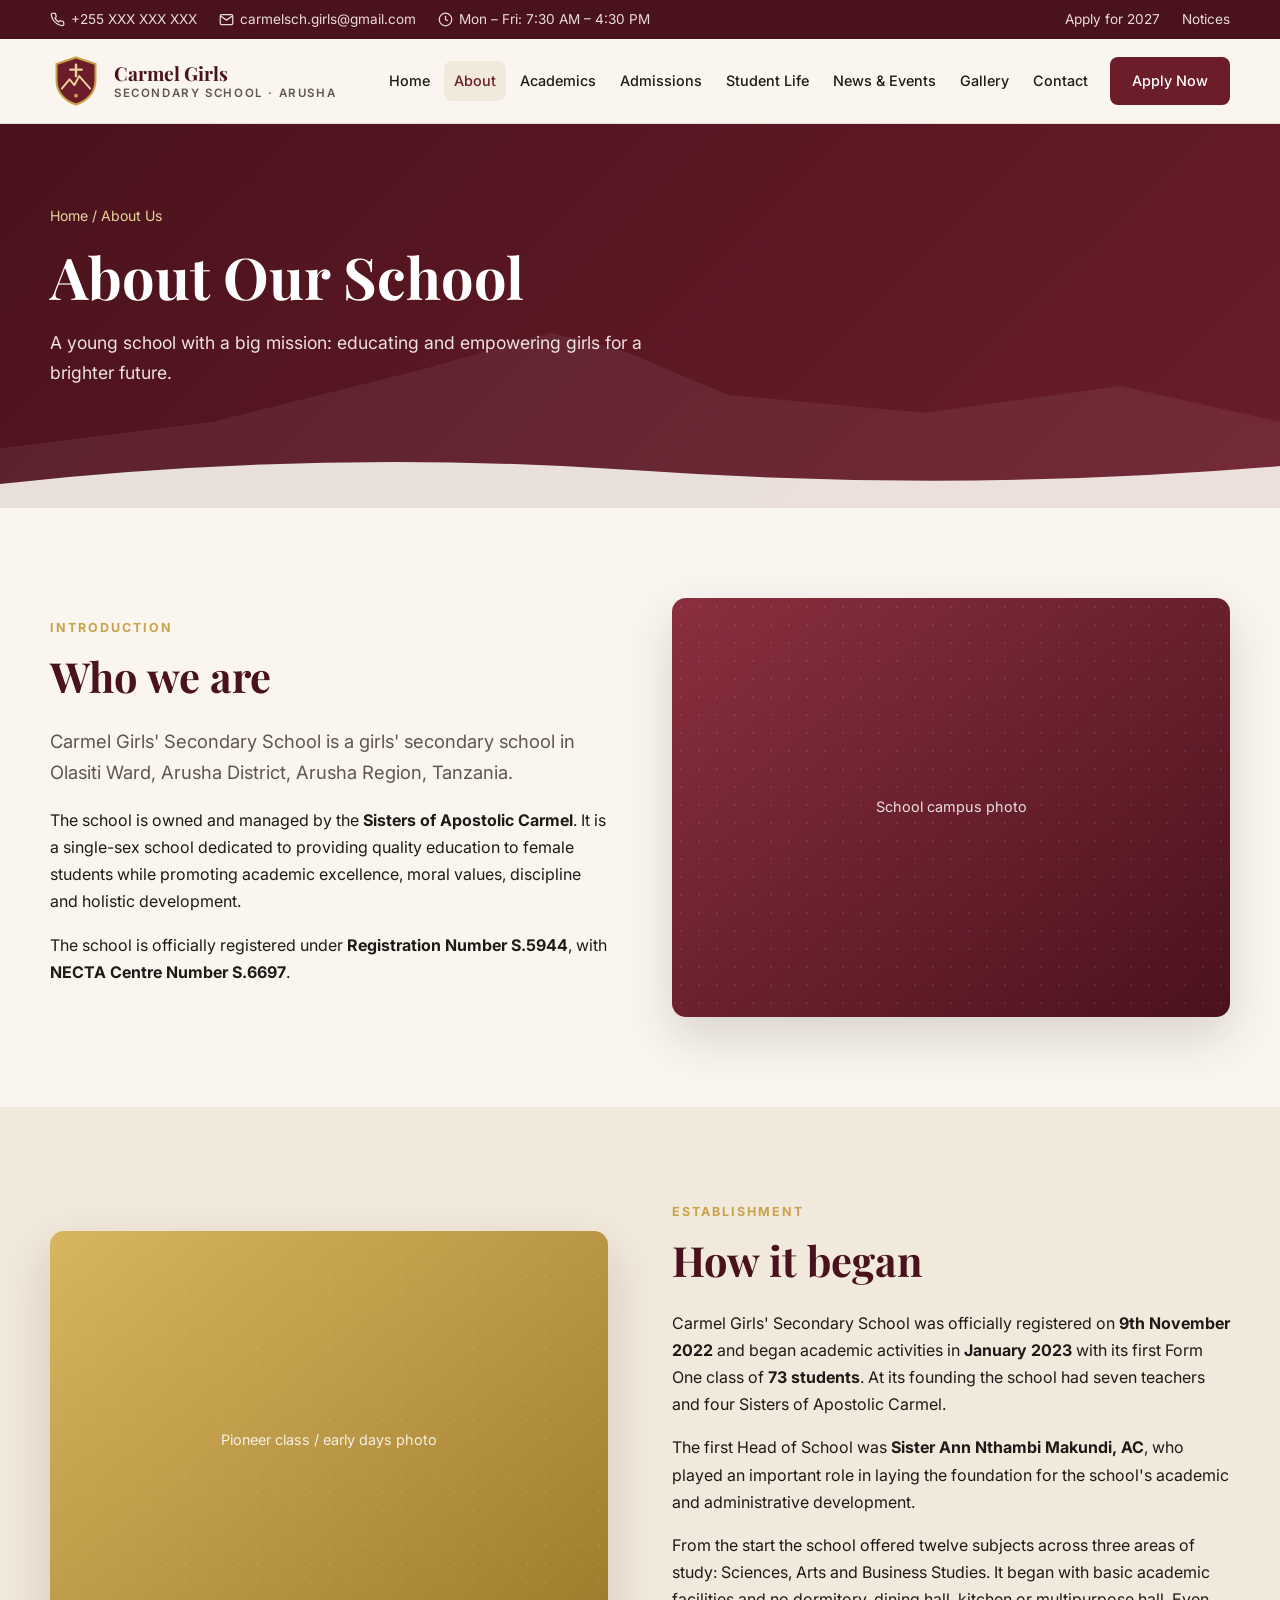
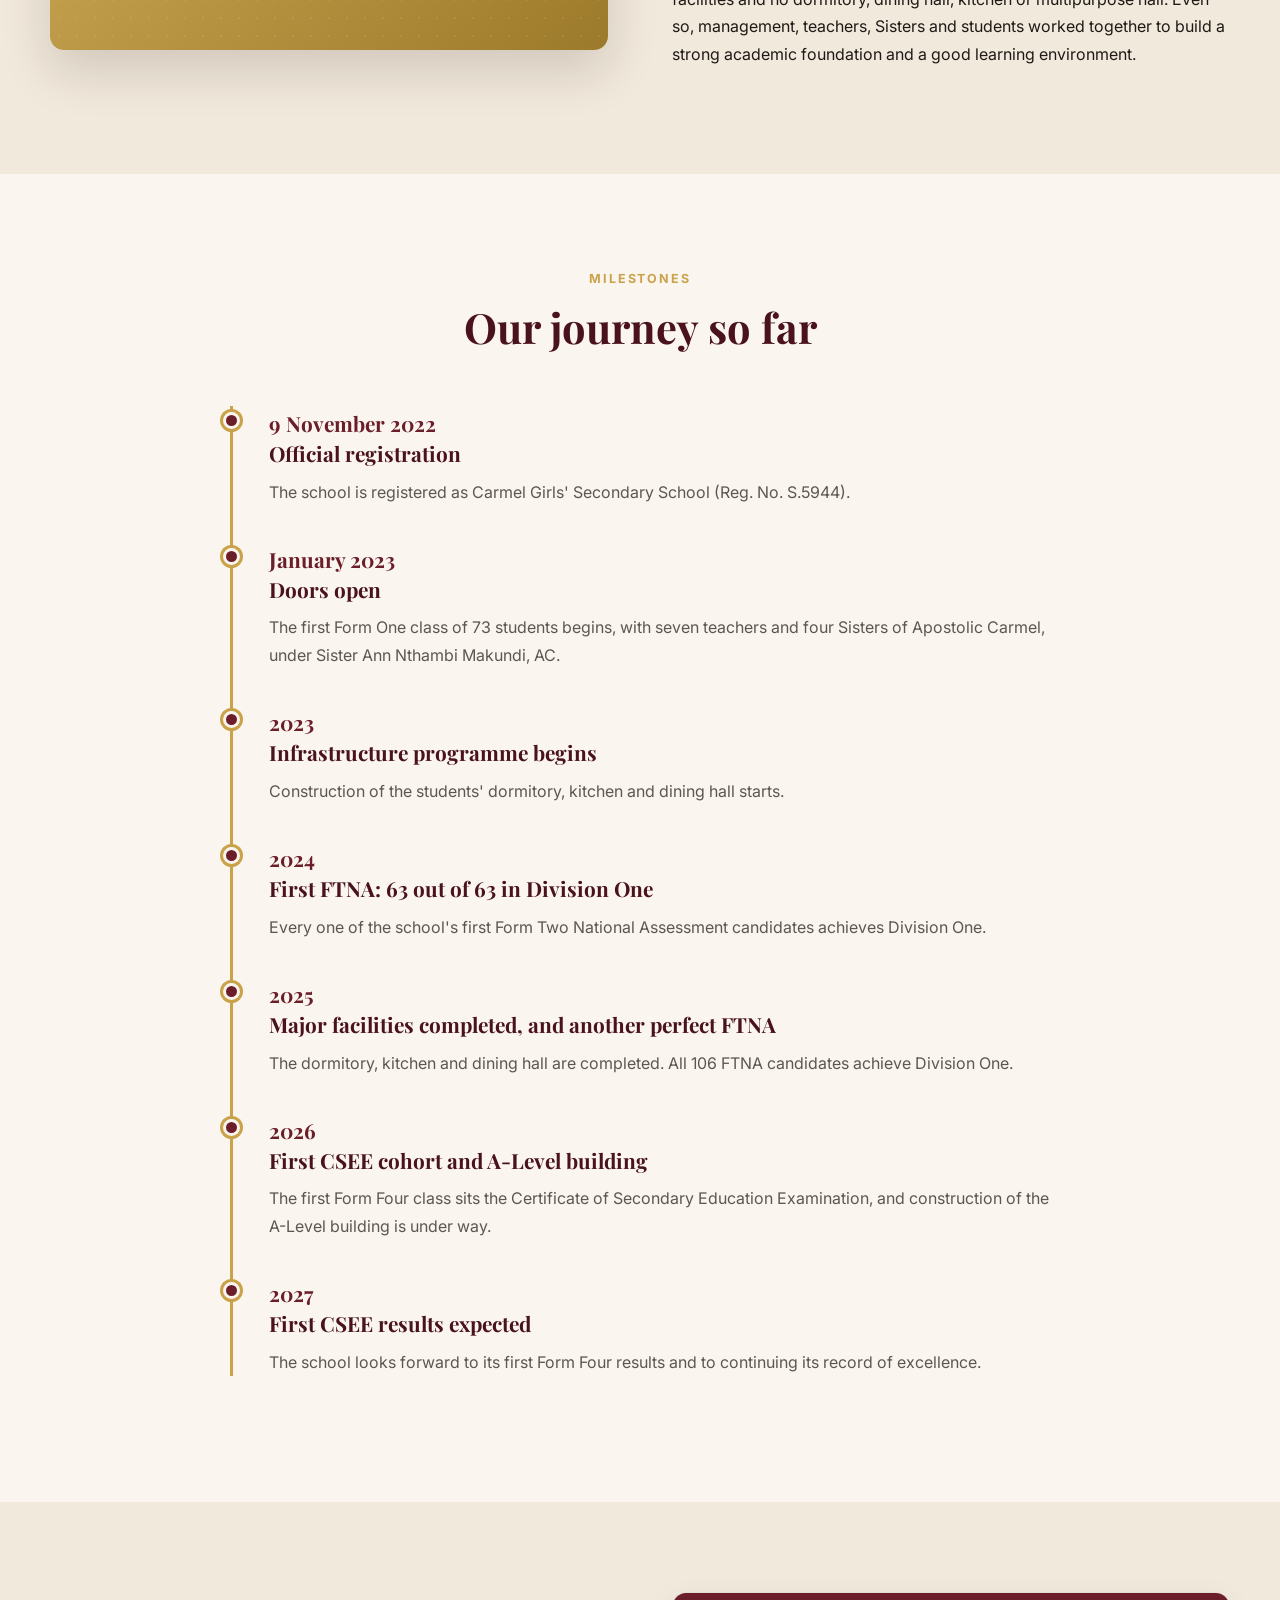
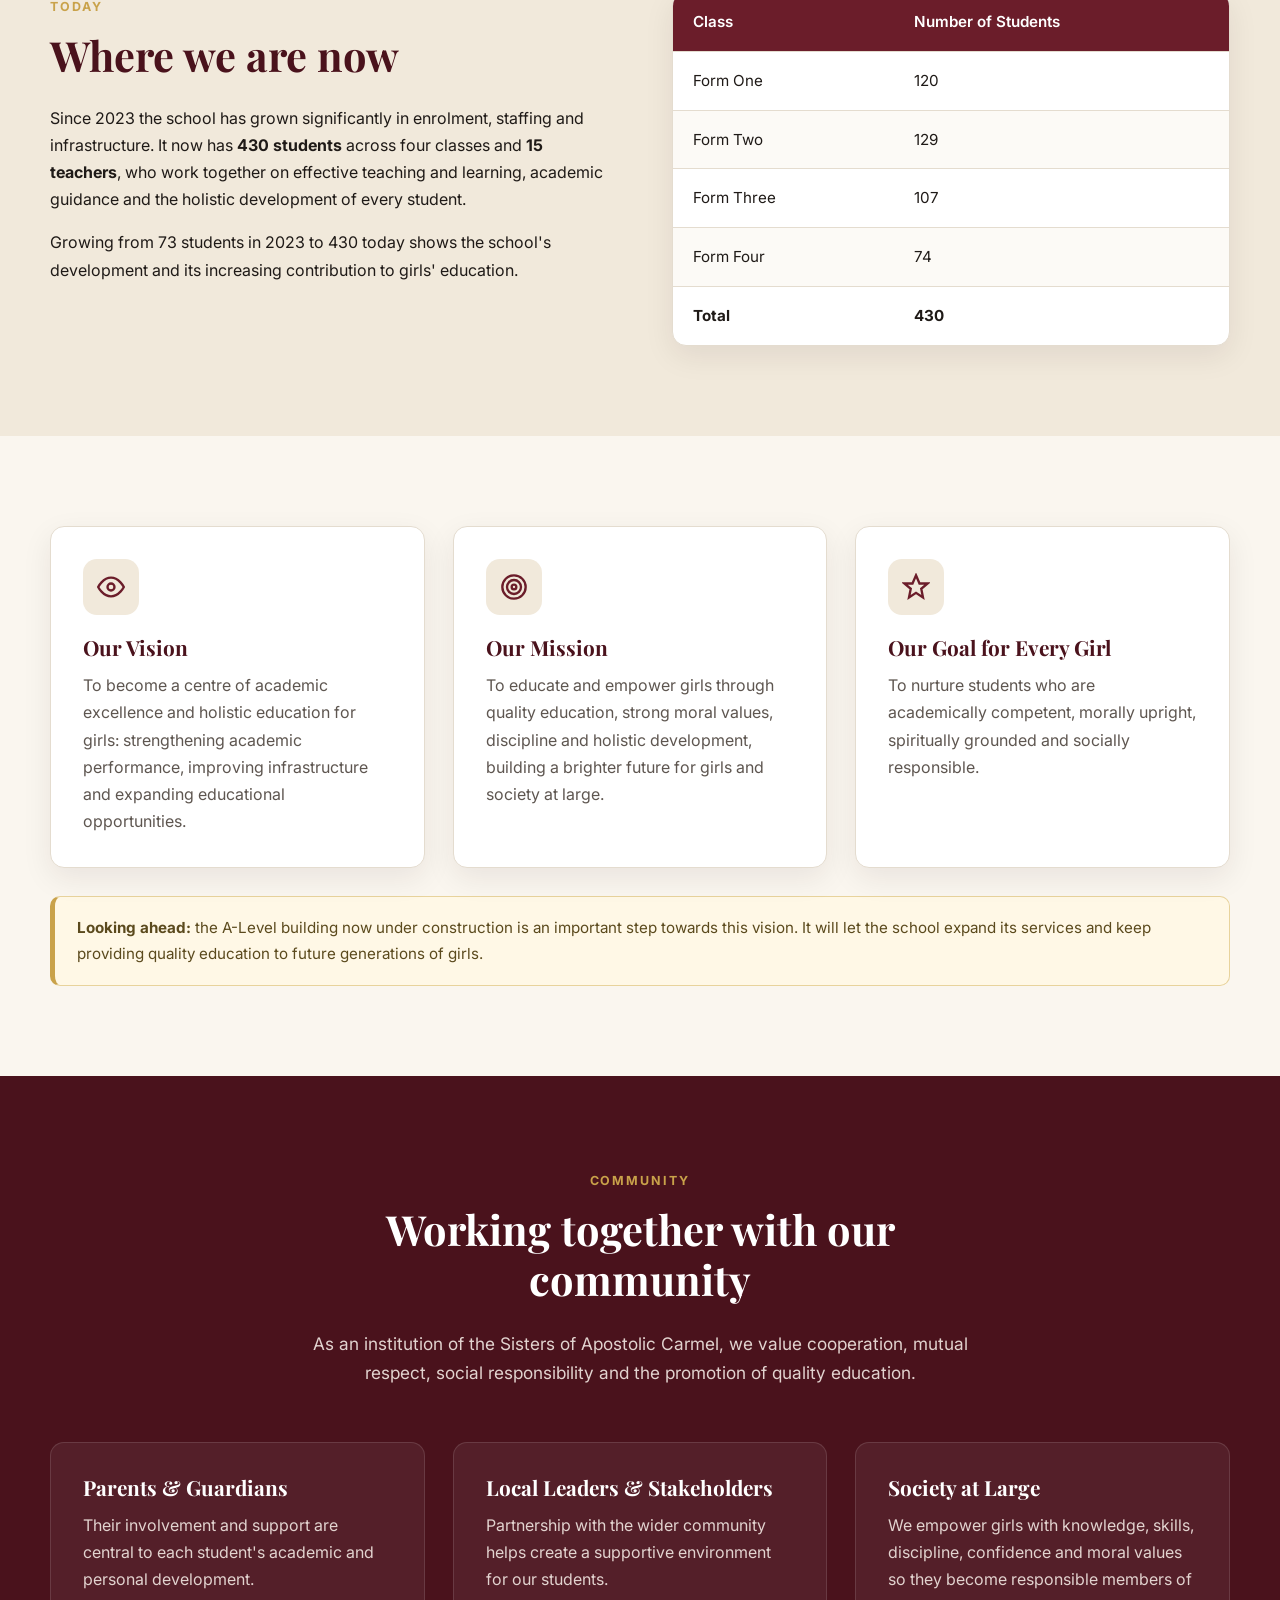
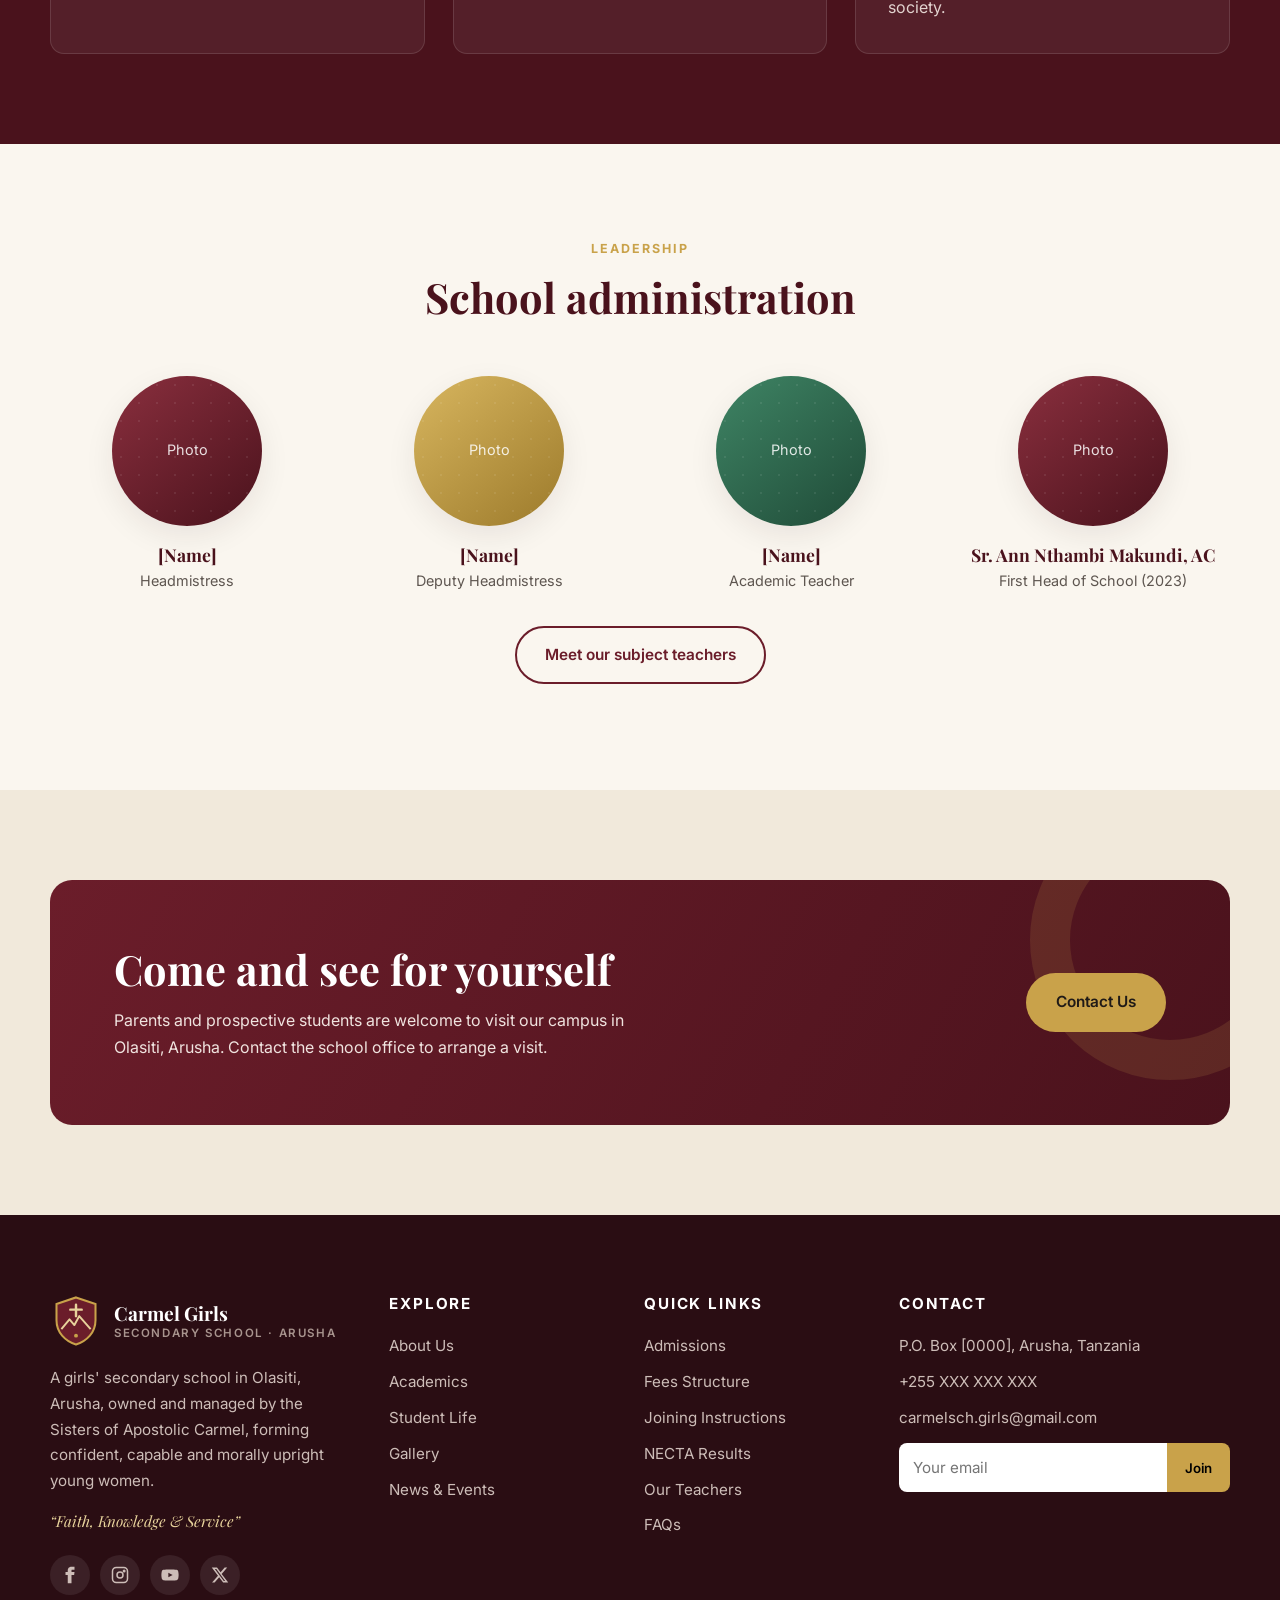
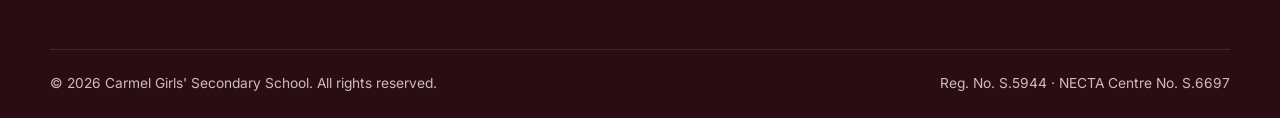
==== about.html @ 5bf11637 "Carmel Girls' Secondary School website Static multi-page site with Render Blueprint config.  Co-Auth" ====
<!DOCTYPE html>
<html lang="en">
<head>
  <meta charset="UTF-8">
  <meta name="viewport" content="width=device-width, initial-scale=1.0">
  <title>About Us | Carmel Girls' Secondary School, Arusha</title>
  <meta name="description" content="The history of Carmel Girls' Secondary School, Olasiti, Arusha: founded 2023 by the Sisters of Apostolic Carmel, Reg. No. S.5944, Centre No. S.6697.">
  <meta name="theme-color" content="#6b1d2a">
  <link rel="icon" href="images/favicon.svg" type="image/svg+xml">
  <link rel="preconnect" href="https://fonts.googleapis.com">
  <link rel="preconnect" href="https://fonts.gstatic.com" crossorigin>
  <link href="https://fonts.googleapis.com/css2?family=Inter:wght@400;500;600;700&family=Playfair+Display:ital,wght@0,600;0,700;1,600&display=swap" rel="stylesheet">
  <link rel="stylesheet" href="css/style.css">
</head>
<body>
<div id="site-header"></div>

<main id="main">
  <section class="page-banner">
    <div class="container">
      <div class="breadcrumb"><a href="index.html">Home</a> / About Us</div>
      <h1>About Our School</h1>
      <p>A young school with a big mission: educating and empowering girls for a brighter future.</p>
    </div>
    <svg class="hero__mountain" viewBox="0 0 1440 220" preserveAspectRatio="none" aria-hidden="true"><path fill="rgba(255,255,255,.07)" d="M0 220V150l240-30 240-60 140-40 80 20 120 50 220 20 220-30 180 40v100z"/><path fill="#faf6ef" d="M0 220v-30q360-40 720-15t720-5v50z"/></svg>
  </section>

  <!-- INTRODUCTION -->
  <section class="section">
    <div class="container split">
      <div class="reveal">
        <span class="eyebrow">Introduction</span>
        <h2>Who we are</h2>
        <p class="lead">Carmel Girls' Secondary School is a girls' secondary school in Olasiti Ward, Arusha District, Arusha Region, Tanzania.</p>
        <p>The school is owned and managed by the <strong>Sisters of Apostolic Carmel</strong>. It is a single-sex school dedicated to providing quality education to female students while promoting academic excellence, moral values, discipline and holistic development.</p>
        <p>The school is officially registered under <strong>Registration Number S.5944</strong>, with <strong>NECTA Centre Number S.6697</strong>.</p>
      </div>
      <div class="photo reveal"><div class="photo__label">School campus photo</div></div>
    </div>
  </section>

  <!-- ESTABLISHMENT -->
  <section class="section section--sand">
    <div class="container split">
      <div class="photo photo--gold reveal"><div class="photo__label">Pioneer class / early days photo</div></div>
      <div class="reveal">
        <span class="eyebrow">Establishment</span>
        <h2>How it began</h2>
        <p>Carmel Girls' Secondary School was officially registered on <strong>9th November 2022</strong> and began academic activities in <strong>January 2023</strong> with its first Form One class of <strong>73 students</strong>. At its founding the school had seven teachers and four Sisters of Apostolic Carmel.</p>
        <p>The first Head of School was <strong>Sister Ann Nthambi Makundi, AC</strong>, who played an important role in laying the foundation for the school's academic and administrative development.</p>
        <p>From the start the school offered twelve subjects across three areas of study: Sciences, Arts and Business Studies. It began with basic academic facilities and no dormitory, dining hall, kitchen or multipurpose hall. Even so, management, teachers, Sisters and students worked together to build a strong academic foundation and a good learning environment.</p>
      </div>
    </div>
  </section>

  <!-- TIMELINE -->
  <section class="section">
    <div class="container">
      <div class="section-head reveal">
        <span class="eyebrow">Milestones</span>
        <h2>Our journey so far</h2>
      </div>
      <div class="timeline">
        <div class="timeline__item reveal"><div class="timeline__year">9 November 2022</div><h3>Official registration</h3><p>The school is registered as Carmel Girls' Secondary School (Reg. No. S.5944).</p></div>
        <div class="timeline__item reveal"><div class="timeline__year">January 2023</div><h3>Doors open</h3><p>The first Form One class of 73 students begins, with seven teachers and four Sisters of Apostolic Carmel, under Sister Ann Nthambi Makundi, AC.</p></div>
        <div class="timeline__item reveal"><div class="timeline__year">2023</div><h3>Infrastructure programme begins</h3><p>Construction of the students' dormitory, kitchen and dining hall starts.</p></div>
        <div class="timeline__item reveal"><div class="timeline__year">2024</div><h3>First FTNA: 63 out of 63 in Division One</h3><p>Every one of the school's first Form Two National Assessment candidates achieves Division One.</p></div>
        <div class="timeline__item reveal"><div class="timeline__year">2025</div><h3>Major facilities completed, and another perfect FTNA</h3><p>The dormitory, kitchen and dining hall are completed. All 106 FTNA candidates achieve Division One.</p></div>
        <div class="timeline__item reveal"><div class="timeline__year">2026</div><h3>First CSEE cohort and A-Level building</h3><p>The first Form Four class sits the Certificate of Secondary Education Examination, and construction of the A-Level building is under way.</p></div>
        <div class="timeline__item reveal"><div class="timeline__year">2027</div><h3>First CSEE results expected</h3><p>The school looks forward to its first Form Four results and to continuing its record of excellence.</p></div>
      </div>
    </div>
  </section>

  <!-- CURRENT SITUATION -->
  <section class="section section--sand">
    <div class="container split" style="align-items:start">
      <div class="reveal">
        <span class="eyebrow">Today</span>
        <h2>Where we are now</h2>
        <p>Since 2023 the school has grown significantly in enrolment, staffing and infrastructure. It now has <strong>430 students</strong> across four classes and <strong>15 teachers</strong>, who work together on effective teaching and learning, academic guidance and the holistic development of every student.</p>
        <p>Growing from 73 students in 2023 to 430 today shows the school's development and its increasing contribution to girls' education.</p>
      </div>
      <div class="table-wrap reveal">
        <table style="min-width:0">
          <thead><tr><th>Class</th><th>Number of Students</th></tr></thead>
          <tbody>
            <tr><td>Form One</td><td>120</td></tr>
            <tr><td>Form Two</td><td>129</td></tr>
            <tr><td>Form Three</td><td>107</td></tr>
            <tr><td>Form Four</td><td>74</td></tr>
            <tr><td><strong>Total</strong></td><td><strong>430</strong></td></tr>
          </tbody>
        </table>
      </div>
    </div>
  </section>

  <!-- VISION / MISSION -->
  <section class="section">
    <div class="container">
      <div class="grid grid--3">
        <div class="card reveal" id="future">
          <div class="card__icon"><svg viewBox="0 0 24 24" fill="none" stroke="currentColor" stroke-width="2"><path d="M1 12s4-8 11-8 11 8 11 8-4 8-11 8S1 12 1 12z"/><circle cx="12" cy="12" r="3"/></svg></div>
          <h3>Our Vision</h3>
          <p>To become a centre of academic excellence and holistic education for girls: strengthening academic performance, improving infrastructure and expanding educational opportunities.</p>
        </div>
        <div class="card reveal">
          <div class="card__icon"><svg viewBox="0 0 24 24" fill="none" stroke="currentColor" stroke-width="2"><circle cx="12" cy="12" r="10"/><circle cx="12" cy="12" r="6"/><circle cx="12" cy="12" r="2"/></svg></div>
          <h3>Our Mission</h3>
          <p>To educate and empower girls through quality education, strong moral values, discipline and holistic development, building a brighter future for girls and society at large.</p>
        </div>
        <div class="card reveal">
          <div class="card__icon"><svg viewBox="0 0 24 24" fill="none" stroke="currentColor" stroke-width="2"><path d="M12 2l3 7h7l-5.5 4.5L18 21l-6-4-6 4 1.5-7.5L2 9h7z"/></svg></div>
          <h3>Our Goal for Every Girl</h3>
          <p>To nurture students who are academically competent, morally upright, spiritually grounded and socially responsible.</p>
        </div>
      </div>
      <div class="notice reveal" style="margin-top:28px"><strong>Looking ahead:</strong> the A-Level building now under construction is an important step towards this vision. It will let the school expand its services and keep providing quality education to future generations of girls.</div>
    </div>
  </section>

  <!-- COMMUNITY -->
  <section class="section section--maroon">
    <div class="container">
      <div class="section-head reveal">
        <span class="eyebrow">Community</span>
        <h2>Working together with our community</h2>
        <p>As an institution of the Sisters of Apostolic Carmel, we value cooperation, mutual respect, social responsibility and the promotion of quality education.</p>
      </div>
      <div class="grid grid--3">
        <div class="card reveal"><h3>Parents &amp; Guardians</h3><p>Their involvement and support are central to each student's academic and personal development.</p></div>
        <div class="card reveal"><h3>Local Leaders &amp; Stakeholders</h3><p>Partnership with the wider community helps create a supportive environment for our students.</p></div>
        <div class="card reveal"><h3>Society at Large</h3><p>We empower girls with knowledge, skills, discipline, confidence and moral values so they become responsible members of society.</p></div>
      </div>
    </div>
  </section>

  <!-- LEADERSHIP -->
  <section class="section">
    <div class="container">
      <div class="section-head reveal">
        <span class="eyebrow">Leadership</span>
        <h2>School administration</h2>
      </div>
      <div class="grid grid--4">
        <div class="staff reveal"><div class="photo"><div class="photo__label">Photo</div></div><h3>[Name]</h3><span>Headmistress</span></div>
        <div class="staff reveal"><div class="photo photo--gold"><div class="photo__label">Photo</div></div><h3>[Name]</h3><span>Deputy Headmistress</span></div>
        <div class="staff reveal"><div class="photo photo--green"><div class="photo__label">Photo</div></div><h3>[Name]</h3><span>Academic Teacher</span></div>
        <div class="staff reveal"><div class="photo"><div class="photo__label">Photo</div></div><h3>Sr. Ann Nthambi Makundi, AC</h3><span>First Head of School (2023)</span></div>
      </div>
      <p style="text-align:center;margin-top:32px"><a href="academics.html#teachers" class="btn btn--ghost">Meet our subject teachers</a></p>
    </div>
  </section>

  <section class="section section--sand">
    <div class="container">
      <div class="cta reveal">
        <div><h2>Come and see for yourself</h2><p>Parents and prospective students are welcome to visit our campus in Olasiti, Arusha. Contact the school office to arrange a visit.</p></div>
        <a href="contact.html" class="btn btn--gold">Contact Us</a>
      </div>
    </div>
  </section>
</main>

<div id="site-footer"></div>
<script src="js/main.js"></script>
</body>
</html>
---- css/style.css ----
/* =========================================================
   Carmel Girls Secondary School — Main Stylesheet
   ========================================================= */
:root {
  --maroon: #6b1d2a;
  --maroon-dark: #4a121c;
  --maroon-soft: #8a2f3e;
  --gold: #c9a24a;
  --gold-light: #e8d39c;
  --cream: #faf6ef;
  --sand: #f1e9db;
  --ink: #1f1a17;
  --muted: #5e5650;
  --line: #e4dccf;
  --white: #ffffff;
  --green: #2f6b4f;
  --radius: 14px;
  --shadow: 0 10px 30px rgba(43, 18, 22, 0.08);
  --shadow-lg: 0 20px 50px rgba(43, 18, 22, 0.16);
  --container: 1180px;
  --font-head: "Playfair Display", Georgia, serif;
  --font-body: "Inter", system-ui, -apple-system, "Segoe UI", sans-serif;
}

*, *::before, *::after { box-sizing: border-box; }
html { scroll-behavior: smooth; }
body {
  margin: 0;
  font-family: var(--font-body);
  font-size: 16px;
  line-height: 1.7;
  color: var(--ink);
  background: var(--cream);
  -webkit-font-smoothing: antialiased;
}
img, svg { max-width: 100%; display: block; }
a { color: var(--maroon); text-decoration: none; transition: color .2s; }
a:hover { color: var(--maroon-soft); }
h1, h2, h3, h4 { font-family: var(--font-head); line-height: 1.2; margin: 0 0 .6em; color: var(--maroon-dark); }
h1 { font-size: clamp(2.2rem, 5vw, 3.6rem); }
h2 { font-size: clamp(1.8rem, 3.4vw, 2.6rem); }
h3 { font-size: 1.3rem; }
p { margin: 0 0 1em; }
ul { padding-left: 1.2em; }

.container { width: min(var(--container), 100% - 32px); margin-inline: auto; }
.section { padding: 90px 0; }
.section--sand { background: var(--sand); }
.section--maroon { background: var(--maroon-dark); color: #f4ece6; }
.section--maroon h2, .section--maroon h3 { color: var(--white); }
.eyebrow {
  display: inline-block; font-size: .78rem; font-weight: 700; letter-spacing: .16em;
  text-transform: uppercase; color: var(--gold); margin-bottom: .8rem;
}
.section-head { max-width: 720px; margin: 0 auto 54px; text-align: center; }
.section-head p { color: var(--muted); font-size: 1.08rem; }
.section--maroon .section-head p { color: #e2d3cf; }
.lead { font-size: 1.15rem; color: var(--muted); }
.skip-link { position: absolute; left: -999px; top: 0; background: var(--gold); color: var(--ink); padding: 8px 14px; z-index: 999; }
.skip-link:focus { left: 10px; top: 10px; }

/* Buttons */
.btn {
  display: inline-flex; align-items: center; gap: .5em; padding: 14px 28px; border-radius: 999px;
  font-weight: 600; font-size: .96rem; border: 2px solid transparent; cursor: pointer;
  transition: transform .2s, background .2s, color .2s, border-color .2s; font-family: inherit;
}
.btn:hover { transform: translateY(-2px); }
.btn--gold { background: var(--gold); color: var(--ink); }
.btn--gold:hover { background: var(--gold-light); color: var(--ink); }
.btn--maroon { background: var(--maroon); color: var(--white); }
.btn--maroon:hover { background: var(--maroon-soft); color: var(--white); }
.btn--outline { border-color: rgba(255,255,255,.7); color: var(--white); }
.btn--outline:hover { background: var(--white); color: var(--maroon-dark); }
.btn--ghost { border-color: var(--maroon); color: var(--maroon); }
.btn--ghost:hover { background: var(--maroon); color: var(--white); }

/* Top bar */
.topbar { background: var(--maroon-dark); color: #e9dcd6; font-size: .85rem; }
.topbar .container { display: flex; justify-content: space-between; align-items: center; gap: 16px; padding: 8px 0; flex-wrap: wrap; }
.topbar a { color: #e9dcd6; }
.topbar a:hover { color: var(--gold-light); }
.topbar__info { display: flex; gap: 22px; flex-wrap: wrap; }
.topbar__info span { display: inline-flex; align-items: center; gap: 6px; }

/* Header / nav */
.header { position: sticky; top: 0; z-index: 100; background: rgba(250,246,239,.96); backdrop-filter: blur(8px); border-bottom: 1px solid var(--line); transition: box-shadow .3s; }
.header.scrolled { box-shadow: var(--shadow); }
.header .container { display: flex; align-items: center; justify-content: space-between; height: 84px; }
.brand { display: flex; align-items: center; gap: 12px; color: var(--maroon-dark); }
.brand__crest { width: 52px; height: 52px; flex: none; }
.brand__name { font-family: var(--font-head); font-weight: 700; font-size: 1.2rem; line-height: 1.1; }
.brand__sub { display: block; font-family: var(--font-body); font-size: .72rem; letter-spacing: .14em; text-transform: uppercase; color: var(--muted); font-weight: 600; margin-top: 3px; }
.nav ul { list-style: none; display: flex; gap: 4px; margin: 0; padding: 0; align-items: center; }
.nav a { display: block; padding: 8px 10px; color: var(--ink); font-weight: 500; font-size: .9rem; white-space: nowrap; border-radius: 8px; }
.nav a:hover, .nav a.active { color: var(--maroon); background: var(--sand); }
.nav .btn { margin-left: 8px; padding: 10px 20px; color: var(--white); background: var(--maroon); }
.nav .btn:hover { background: var(--maroon-soft); color: var(--white); }
.nav-toggle { display: none; background: none; border: 0; width: 44px; height: 44px; cursor: pointer; padding: 10px; }
.nav-toggle span { display: block; height: 2px; background: var(--maroon-dark); margin: 6px 0; transition: transform .3s, opacity .3s; }
.nav-open .nav-toggle span:nth-child(1) { transform: translateY(8px) rotate(45deg); }
.nav-open .nav-toggle span:nth-child(2) { opacity: 0; }
.nav-open .nav-toggle span:nth-child(3) { transform: translateY(-8px) rotate(-45deg); }

/* Hero */
.hero { position: relative; color: var(--white); overflow: hidden; background: linear-gradient(135deg, var(--maroon-dark) 0%, var(--maroon) 55%, #93404a 100%); }
.hero__inner { position: relative; z-index: 2; padding: 110px 0 190px; max-width: 760px; }
.hero h1 { color: var(--white); }
.hero h1 em { color: var(--gold-light); font-style: italic; }
.hero p { font-size: 1.18rem; color: #f0e3df; max-width: 620px; }
.hero__actions { display: flex; gap: 14px; flex-wrap: wrap; margin-top: 30px; }
.hero__mountain { position: absolute; left: 0; right: 0; bottom: -2px; z-index: 1; width: 100%; height: auto; }
.hero__sun { position: absolute; right: 12%; top: 18%; width: 220px; height: 220px; border-radius: 50%; background: radial-gradient(circle, rgba(232,211,156,.55), rgba(232,211,156,0) 70%); z-index: 1; }
.hero__badge { display: inline-flex; align-items: center; gap: 8px; background: rgba(255,255,255,.12); border: 1px solid rgba(255,255,255,.25); padding: 6px 16px; border-radius: 999px; font-size: .85rem; margin-bottom: 22px; }

/* Page banner (inner pages) */
.page-banner { position: relative; overflow: hidden; background: linear-gradient(135deg, var(--maroon-dark), var(--maroon)); color: var(--white); padding: 80px 0 120px; }
.page-banner h1 { color: var(--white); margin-bottom: .3em; }
.page-banner p { color: #f0e3df; max-width: 640px; font-size: 1.1rem; margin: 0; }
.page-banner .hero__mountain { opacity: .9; }
.page-banner .container { position: relative; z-index: 2; }
.breadcrumb { font-size: .88rem; color: var(--gold-light); margin-bottom: 14px; }
.breadcrumb a { color: var(--gold-light); }

/* Stats strip */
.stats { margin-top: -70px; position: relative; z-index: 5; }
.stats__grid { display: grid; grid-template-columns: repeat(4, 1fr); background: var(--white); border-radius: var(--radius); box-shadow: var(--shadow-lg); overflow: hidden; }
.stat { padding: 34px 24px; text-align: center; border-right: 1px solid var(--line); }
.stat:last-child { border-right: 0; }
.stat__num { font-family: var(--font-head); font-size: 2.6rem; font-weight: 700; color: var(--maroon); line-height: 1; }
.stat__label { color: var(--muted); font-size: .92rem; margin-top: 8px; }

/* Grids & cards */
.grid { display: grid; gap: 28px; }
.grid--2 { grid-template-columns: repeat(2, 1fr); }
.grid--3 { grid-template-columns: repeat(3, 1fr); }
.grid--4 { grid-template-columns: repeat(4, 1fr); }
.split { display: grid; grid-template-columns: 1fr 1fr; gap: 64px; align-items: center; }
.card { background: var(--white); border-radius: var(--radius); padding: 32px; box-shadow: var(--shadow); border: 1px solid var(--line); transition: transform .3s, box-shadow .3s; }
.card:hover { transform: translateY(-4px); box-shadow: var(--shadow-lg); }
.card p { color: var(--muted); margin-bottom: 0; }
.card__icon { width: 56px; height: 56px; border-radius: 14px; background: var(--sand); color: var(--maroon); display: grid; place-items: center; margin-bottom: 20px; }
.card__icon svg { width: 28px; height: 28px; }
.section--maroon .card { background: rgba(255,255,255,.06); border-color: rgba(255,255,255,.12); box-shadow: none; }
.section--maroon .card p { color: #e2d3cf; }
.section--maroon .card__icon { background: rgba(201,162,74,.18); color: var(--gold-light); }

/* Image placeholders (replace with real photos) */
.photo { position: relative; border-radius: var(--radius); overflow: hidden; aspect-ratio: 4/3; background: linear-gradient(140deg, var(--maroon-soft), var(--maroon-dark)); display: grid; place-items: center; color: rgba(255,255,255,.85); box-shadow: var(--shadow-lg); }
.photo img { width: 100%; height: 100%; object-fit: cover; position: absolute; inset: 0; }
.photo__label { position: relative; z-index: 1; text-align: center; font-size: .9rem; padding: 20px; }
.photo__label svg { width: 46px; height: 46px; margin: 0 auto 8px; opacity: .8; }
.photo::after { content: ""; position: absolute; inset: 0; background-image: radial-gradient(rgba(255,255,255,.08) 1px, transparent 1px); background-size: 18px 18px; }
.photo--gold { background: linear-gradient(140deg, #d8b65f, #9c7a2b); }
.photo--green { background: linear-gradient(140deg, #3f8565, #1f4a37); }
.photo--tall { aspect-ratio: 3/4; }
.photo--wide { aspect-ratio: 16/9; }
.photo-stack { position: relative; }
.photo-stack .photo--small { position: absolute; width: 48%; right: -24px; bottom: -40px; border: 6px solid var(--cream); aspect-ratio: 1; }

/* Lists */
.check-list { list-style: none; padding: 0; margin: 0 0 1.4em; }
.check-list li { position: relative; padding-left: 34px; margin-bottom: 12px; }
.check-list li::before { content: ""; position: absolute; left: 0; top: 4px; width: 22px; height: 22px; border-radius: 50%; background: var(--maroon) url("data:image/svg+xml,%3Csvg xmlns='http://www.w3.org/2000/svg' viewBox='0 0 24 24' fill='none' stroke='%23fff' stroke-width='3'%3E%3Cpath d='M5 12l5 5L20 7'/%3E%3C/svg%3E") center/13px no-repeat; }

/* Quote / head message */
.message { display: grid; grid-template-columns: 300px 1fr; gap: 56px; align-items: center; }
.message blockquote { margin: 0; font-family: var(--font-head); font-size: 1.45rem; line-height: 1.5; color: var(--maroon-dark); font-style: italic; position: relative; }
.message blockquote::before { content: "\201C"; font-size: 6rem; color: var(--gold); position: absolute; left: -10px; top: -60px; opacity: .5; }
.signature { margin-top: 22px; font-family: var(--font-body); font-style: normal; font-size: 1rem; }
.signature strong { display: block; color: var(--maroon); }
.signature span { color: var(--muted); font-size: .9rem; }

/* News */
.news-card { background: var(--white); border-radius: var(--radius); overflow: hidden; box-shadow: var(--shadow); border: 1px solid var(--line); display: flex; flex-direction: column; transition: transform .3s, box-shadow .3s; }
.news-card:hover { transform: translateY(-4px); box-shadow: var(--shadow-lg); }
.news-card .photo { border-radius: 0; box-shadow: none; aspect-ratio: 16/10; }
.news-card__body { padding: 26px; flex: 1; display: flex; flex-direction: column; }
.news-card__meta { font-size: .8rem; color: var(--gold); font-weight: 700; letter-spacing: .08em; text-transform: uppercase; margin-bottom: 10px; }
.news-card p { color: var(--muted); font-size: .96rem; }
.news-card .more { margin-top: auto; font-weight: 600; }

/* Events */
.event { display: flex; gap: 22px; align-items: flex-start; padding: 22px 0; border-bottom: 1px solid var(--line); }
.event:last-child { border-bottom: 0; }
.event__date { flex: none; width: 74px; text-align: center; background: var(--maroon); color: var(--white); border-radius: 12px; padding: 10px 6px; }
.event__date strong { display: block; font-family: var(--font-head); font-size: 1.8rem; line-height: 1; }
.event__date span { font-size: .75rem; text-transform: uppercase; letter-spacing: .1em; }
.event h4 { margin: 0 0 4px; font-size: 1.1rem; }
.event p { margin: 0; color: var(--muted); font-size: .94rem; }

/* CTA */
.cta { background: linear-gradient(120deg, var(--maroon), var(--maroon-dark)); color: var(--white); border-radius: 22px; padding: 64px; display: flex; justify-content: space-between; align-items: center; gap: 32px; flex-wrap: wrap; position: relative; overflow: hidden; }
.cta::after { content: ""; position: absolute; right: -80px; top: -80px; width: 280px; height: 280px; border-radius: 50%; border: 40px solid rgba(201,162,74,.15); }
.cta h2 { color: var(--white); margin-bottom: .3em; }
.cta p { color: #f0e3df; margin: 0; max-width: 560px; }
.cta > * { position: relative; z-index: 1; }

/* Tables */
.table-wrap { overflow-x: auto; border-radius: var(--radius); box-shadow: var(--shadow); border: 1px solid var(--line); background: var(--white); }
table { width: 100%; border-collapse: collapse; min-width: 560px; }
th, td { text-align: left; padding: 16px 20px; border-bottom: 1px solid var(--line); font-size: .95rem; }
th { background: var(--maroon); color: var(--white); font-weight: 600; }
tr:last-child td { border-bottom: 0; }
tbody tr:nth-child(even) { background: #fcfaf6; }

/* Tabs */
.tabs { display: flex; gap: 8px; flex-wrap: wrap; justify-content: center; margin-bottom: 36px; }
.tab-btn { padding: 12px 24px; border-radius: 999px; border: 2px solid var(--maroon); background: transparent; color: var(--maroon); font-weight: 600; cursor: pointer; font-family: inherit; font-size: .95rem; }
.tab-btn.active, .tab-btn:hover { background: var(--maroon); color: var(--white); }
.tab-panel { display: none; }
.tab-panel.active { display: block; animation: fade .4s ease; }
@keyframes fade { from { opacity: 0; transform: translateY(8px); } to { opacity: 1; transform: none; } }

/* Combination chips */
.combo { background: var(--white); border: 1px solid var(--line); border-radius: var(--radius); padding: 26px; box-shadow: var(--shadow); }
.combo__code { display: inline-block; font-family: var(--font-head); font-weight: 700; font-size: 1.5rem; color: var(--white); background: var(--maroon); padding: 4px 16px; border-radius: 10px; margin-bottom: 12px; }
.combo p { margin: 0; color: var(--muted); font-size: .95rem; }
.combo strong { display: block; margin-bottom: 4px; color: var(--ink); }

/* Steps */
.steps { counter-reset: step; display: grid; grid-template-columns: repeat(4, 1fr); gap: 24px; }
.step { position: relative; background: var(--white); border-radius: var(--radius); padding: 34px 26px 28px; border: 1px solid var(--line); box-shadow: var(--shadow); }
.step::before { counter-increment: step; content: counter(step); position: absolute; top: -20px; left: 26px; width: 42px; height: 42px; border-radius: 50%; background: var(--gold); color: var(--ink); font-weight: 700; display: grid; place-items: center; font-family: var(--font-head); font-size: 1.2rem; }
.step h3 { margin-top: 10px; font-size: 1.15rem; }
.step p { color: var(--muted); font-size: .94rem; margin: 0; }

/* Accordion (FAQ) */
.faq { max-width: 860px; margin: 0 auto; }
.faq details { background: var(--white); border: 1px solid var(--line); border-radius: 12px; margin-bottom: 12px; overflow: hidden; }
.faq summary { padding: 20px 56px 20px 24px; cursor: pointer; font-weight: 600; list-style: none; position: relative; }
.faq summary::-webkit-details-marker { display: none; }
.faq summary::after { content: "+"; position: absolute; right: 24px; top: 50%; transform: translateY(-50%); font-size: 1.5rem; color: var(--maroon); transition: transform .3s; }
.faq details[open] summary::after { transform: translateY(-50%) rotate(45deg); }
.faq details p { padding: 0 24px 20px; margin: 0; color: var(--muted); }

/* Gallery */
.filters { display: flex; gap: 8px; justify-content: center; flex-wrap: wrap; margin-bottom: 36px; }
.gallery { display: grid; grid-template-columns: repeat(auto-fill, minmax(260px, 1fr)); gap: 18px; }
.gallery__item { cursor: zoom-in; border: 0; padding: 0; background: none; text-align: left; font: inherit; color: inherit; }
.gallery__item .photo { aspect-ratio: 1; transition: transform .3s; }
.gallery__item:hover .photo { transform: scale(1.02); }
.gallery__item.hidden { display: none; }
.lightbox { position: fixed; inset: 0; background: rgba(20,8,10,.92); display: none; align-items: center; justify-content: center; z-index: 500; padding: 20px; }
.lightbox.open { display: flex; }
.lightbox__content { width: min(900px, 100%); }
.lightbox__content .photo { aspect-ratio: 16/10; }
.lightbox__caption { color: var(--white); text-align: center; margin-top: 14px; }
.lightbox__close { position: absolute; top: 18px; right: 22px; background: none; border: 0; color: var(--white); font-size: 2.4rem; cursor: pointer; line-height: 1; }

/* Forms */
.form { display: grid; grid-template-columns: 1fr 1fr; gap: 18px; }
.form .full { grid-column: 1 / -1; }
.form label { display: block; font-weight: 600; font-size: .9rem; margin-bottom: 6px; }
.form input, .form select, .form textarea {
  width: 100%; padding: 14px 16px; border: 1.5px solid var(--line); border-radius: 10px; font: inherit; background: var(--white); color: var(--ink); transition: border-color .2s, box-shadow .2s;
}
.form input:focus, .form select:focus, .form textarea:focus { outline: none; border-color: var(--maroon); box-shadow: 0 0 0 4px rgba(107,29,42,.1); }
.form textarea { min-height: 140px; resize: vertical; }
.form .error { color: #b3261e; font-size: .82rem; margin-top: 4px; display: none; }
.form .invalid input, .form .invalid select, .form .invalid textarea { border-color: #b3261e; }
.form .invalid .error { display: block; }
.form-success { display: none; background: #e6f2ec; color: var(--green); border: 1px solid #b9dccb; padding: 16px 20px; border-radius: 10px; margin-top: 16px; font-weight: 500; }
.form-success.show { display: block; }

/* Contact */
.contact-info { display: grid; gap: 18px; }
.contact-item { display: flex; gap: 16px; align-items: flex-start; background: var(--white); padding: 22px; border-radius: var(--radius); border: 1px solid var(--line); }
.contact-item .card__icon { margin: 0; flex: none; width: 48px; height: 48px; }
.contact-item h4 { margin: 0 0 2px; font-size: 1.05rem; }
.contact-item p { margin: 0; color: var(--muted); font-size: .95rem; }
.map { border-radius: var(--radius); overflow: hidden; box-shadow: var(--shadow); border: 1px solid var(--line); }
.map iframe { width: 100%; height: 420px; border: 0; display: block; }

/* Values ribbon */
.values { display: flex; flex-wrap: wrap; justify-content: center; gap: 14px; }
.value-pill { background: var(--white); border: 1px solid var(--line); padding: 12px 24px; border-radius: 999px; font-weight: 600; color: var(--maroon-dark); box-shadow: var(--shadow); }

/* Timeline */
.timeline { position: relative; max-width: 820px; margin: 0 auto; padding-left: 36px; border-left: 3px solid var(--gold); }
.timeline__item { position: relative; margin-bottom: 36px; }
.timeline__item::before { content: ""; position: absolute; left: -46px; top: 6px; width: 17px; height: 17px; border-radius: 50%; background: var(--maroon); border: 3px solid var(--cream); box-shadow: 0 0 0 3px var(--gold); }
.timeline__year { font-family: var(--font-head); font-weight: 700; color: var(--maroon); font-size: 1.3rem; }
.timeline__item p { color: var(--muted); margin: 0; }

/* Staff */
.staff { text-align: center; }
.staff .photo { aspect-ratio: 1; border-radius: 50%; width: 150px; margin: 0 auto 18px; box-shadow: var(--shadow); }
.staff h3 { margin-bottom: 2px; font-size: 1.1rem; }
.staff span { color: var(--muted); font-size: .9rem; }

/* Notice */
.notice { background: #fff8e6; border: 1px solid var(--gold-light); border-left: 5px solid var(--gold); border-radius: 10px; padding: 18px 22px; color: #5b4a1d; font-size: .95rem; }

/* Footer */
.footer { background: #2a0d13; color: #cdbdb8; padding-top: 80px; font-size: .95rem; }
.footer__grid { display: grid; grid-template-columns: 1.4fr 1fr 1fr 1.2fr; gap: 44px; padding-bottom: 54px; }
.footer h4 { color: var(--white); font-family: var(--font-body); font-size: .95rem; letter-spacing: .12em; text-transform: uppercase; margin-bottom: 20px; }
.footer ul { list-style: none; padding: 0; margin: 0; }
.footer li { margin-bottom: 10px; }
.footer a { color: #cdbdb8; }
.footer a:hover { color: var(--gold-light); }
.footer .brand { color: var(--white); margin-bottom: 18px; }
.footer .brand__sub { color: #a8948e; }
.socials { display: flex; gap: 10px; margin-top: 20px; }
.socials a { width: 40px; height: 40px; border-radius: 50%; background: rgba(255,255,255,.08); display: grid; place-items: center; transition: background .2s; }
.socials a:hover { background: var(--gold); color: var(--ink); }
.socials svg { width: 18px; height: 18px; }
.footer__bottom { border-top: 1px solid rgba(255,255,255,.1); padding: 22px 0; display: flex; justify-content: space-between; flex-wrap: wrap; gap: 12px; font-size: .86rem; }
.newsletter { display: flex; margin-top: 12px; }
.newsletter input { flex: 1; min-width: 0; padding: 12px 14px; border: 0; border-radius: 8px 0 0 8px; font: inherit; }
.newsletter button { border: 0; background: var(--gold); padding: 0 18px; border-radius: 0 8px 8px 0; font-weight: 600; cursor: pointer; font-family: inherit; }

/* Back to top */
.to-top { position: fixed; right: 22px; bottom: 22px; width: 48px; height: 48px; border-radius: 50%; background: var(--maroon); color: var(--white); border: 0; cursor: pointer; box-shadow: var(--shadow-lg); opacity: 0; pointer-events: none; transition: opacity .3s, transform .3s; z-index: 90; display: grid; place-items: center; }
.to-top.show { opacity: 1; pointer-events: auto; }
.to-top:hover { transform: translateY(-3px); }

/* Reveal animation */
.reveal { opacity: 0; transform: translateY(24px); transition: opacity .7s ease, transform .7s ease; }
.reveal.visible { opacity: 1; transform: none; }
@media (prefers-reduced-motion: reduce) {
  html { scroll-behavior: auto; }
  .reveal { opacity: 1; transform: none; transition: none; }
}

/* ---------- Responsive ---------- */
@media (max-width: 1200px) {
  .nav { position: absolute; top: 100%; left: 0; right: 0; background: var(--cream); border-bottom: 1px solid var(--line); box-shadow: var(--shadow-lg); max-height: 0; overflow: hidden; transition: max-height .35s ease; }
  .nav-open .nav { max-height: 80vh; overflow-y: auto; }
  .nav ul { flex-direction: column; align-items: stretch; padding: 12px 16px 20px; gap: 2px; }
  .nav .btn { margin: 10px 0 0; justify-content: center; }
  .nav-toggle { display: block; }
  .footer__grid { grid-template-columns: 1fr 1fr; }
  .steps { grid-template-columns: repeat(2, 1fr); row-gap: 40px; }
  .grid--4 { grid-template-columns: repeat(2, 1fr); }
}
@media (max-width: 860px) {
  .section { padding: 64px 0; }
  .split, .message { grid-template-columns: 1fr; gap: 40px; }
  .message .photo { max-width: 280px; }
  .grid--3, .grid--2 { grid-template-columns: 1fr; }
  .stats__grid { grid-template-columns: repeat(2, 1fr); }
  .stat:nth-child(2) { border-right: 0; }
  .stat:nth-child(-n+2) { border-bottom: 1px solid var(--line); }
  .photo-stack .photo--small { right: 0; bottom: -24px; width: 40%; }
  .photo--tall { aspect-ratio: 4/3; }
  .cta { padding: 40px 28px; }
  .hero__inner { padding: 80px 0 150px; }
  .topbar__hide-sm { display: none; }
}
@media (max-width: 560px) {
  .grid--4, .steps, .footer__grid, .form { grid-template-columns: 1fr; }
  .stat__num { font-size: 2rem; }
  .brand__name { font-size: 1.02rem; }
  .brand__crest { width: 44px; height: 44px; }
  .topbar .container { justify-content: center; }
  .topbar__social { display: none; }
}

/* ---------- Added: results, contact people, boxed map ---------- */
.form-success.form-error { background: #fdecea; color: #8c1d18; border-color: #f2b8b5; }
.form button[disabled] { opacity: .7; cursor: wait; transform: none; }

.results-grid { display: grid; grid-template-columns: repeat(auto-fit, minmax(240px, 1fr)); gap: 24px; }
.result-card { background: var(--white); border: 1px solid var(--line); border-radius: var(--radius); padding: 28px; box-shadow: var(--shadow); display: flex; flex-direction: column; gap: 6px; }
.result-card__tag { font-size: .75rem; font-weight: 700; letter-spacing: .12em; text-transform: uppercase; color: var(--gold); }
.result-card h3 { margin: 0; }
.result-card__big { font-family: var(--font-head); font-size: 2.4rem; font-weight: 700; color: var(--maroon); line-height: 1.1; }
.result-card p { color: var(--muted); margin: 0 0 14px; font-size: .95rem; }
.result-card .btn { margin-top: auto; align-self: flex-start; padding: 11px 20px; font-size: .9rem; }
.result-card--pending { border-style: dashed; background: #fffdf8; }
.badge { display: inline-block; font-size: .72rem; font-weight: 700; padding: 3px 10px; border-radius: 999px; background: var(--sand); color: var(--maroon); }

.people { display: grid; grid-template-columns: repeat(2, 1fr); gap: 20px; }
.person { background: var(--white); border: 1px solid var(--line); border-radius: var(--radius); padding: 24px; display: flex; gap: 18px; align-items: center; box-shadow: var(--shadow); }
.person .photo { width: 96px; flex: none; aspect-ratio: 1; border-radius: 50%; box-shadow: none; }
.person .photo__label { font-size: .7rem; padding: 6px; }
.person h4 { margin: 0; font-size: 1.05rem; }
.person__role { display: block; color: var(--gold); font-size: .78rem; font-weight: 700; letter-spacing: .08em; text-transform: uppercase; margin-bottom: 6px; }
.person p { margin: 0; font-size: .9rem; color: var(--muted); }
.person a { word-break: break-all; }

.map-box { background: var(--white); border: 1px solid var(--line); border-radius: var(--radius); padding: 10px; box-shadow: var(--shadow); max-width: 760px; margin: 0 auto; }
.map-box iframe { width: 100%; height: 300px; border: 0; border-radius: 10px; display: block; }
.map-box__caption { display: flex; justify-content: space-between; gap: 12px; flex-wrap: wrap; padding: 12px 8px 4px; font-size: .9rem; color: var(--muted); }

.teachers { display: grid; grid-template-columns: repeat(auto-fill, minmax(190px, 1fr)); gap: 28px 22px; }
.teachers .staff .photo { width: 130px; }
.teachers .staff h3 { font-size: 1rem; }
.teachers .staff .subject { display: inline-block; margin-top: 6px; }

@media (max-width: 700px) { .people { grid-template-columns: 1fr; } }
.results-grid { grid-template-columns: repeat(2, 1fr); }
@media (min-width: 1100px) { .results-grid { grid-template-columns: repeat(4, 1fr); } }
@media (max-width: 560px) { .results-grid { grid-template-columns: 1fr; } }
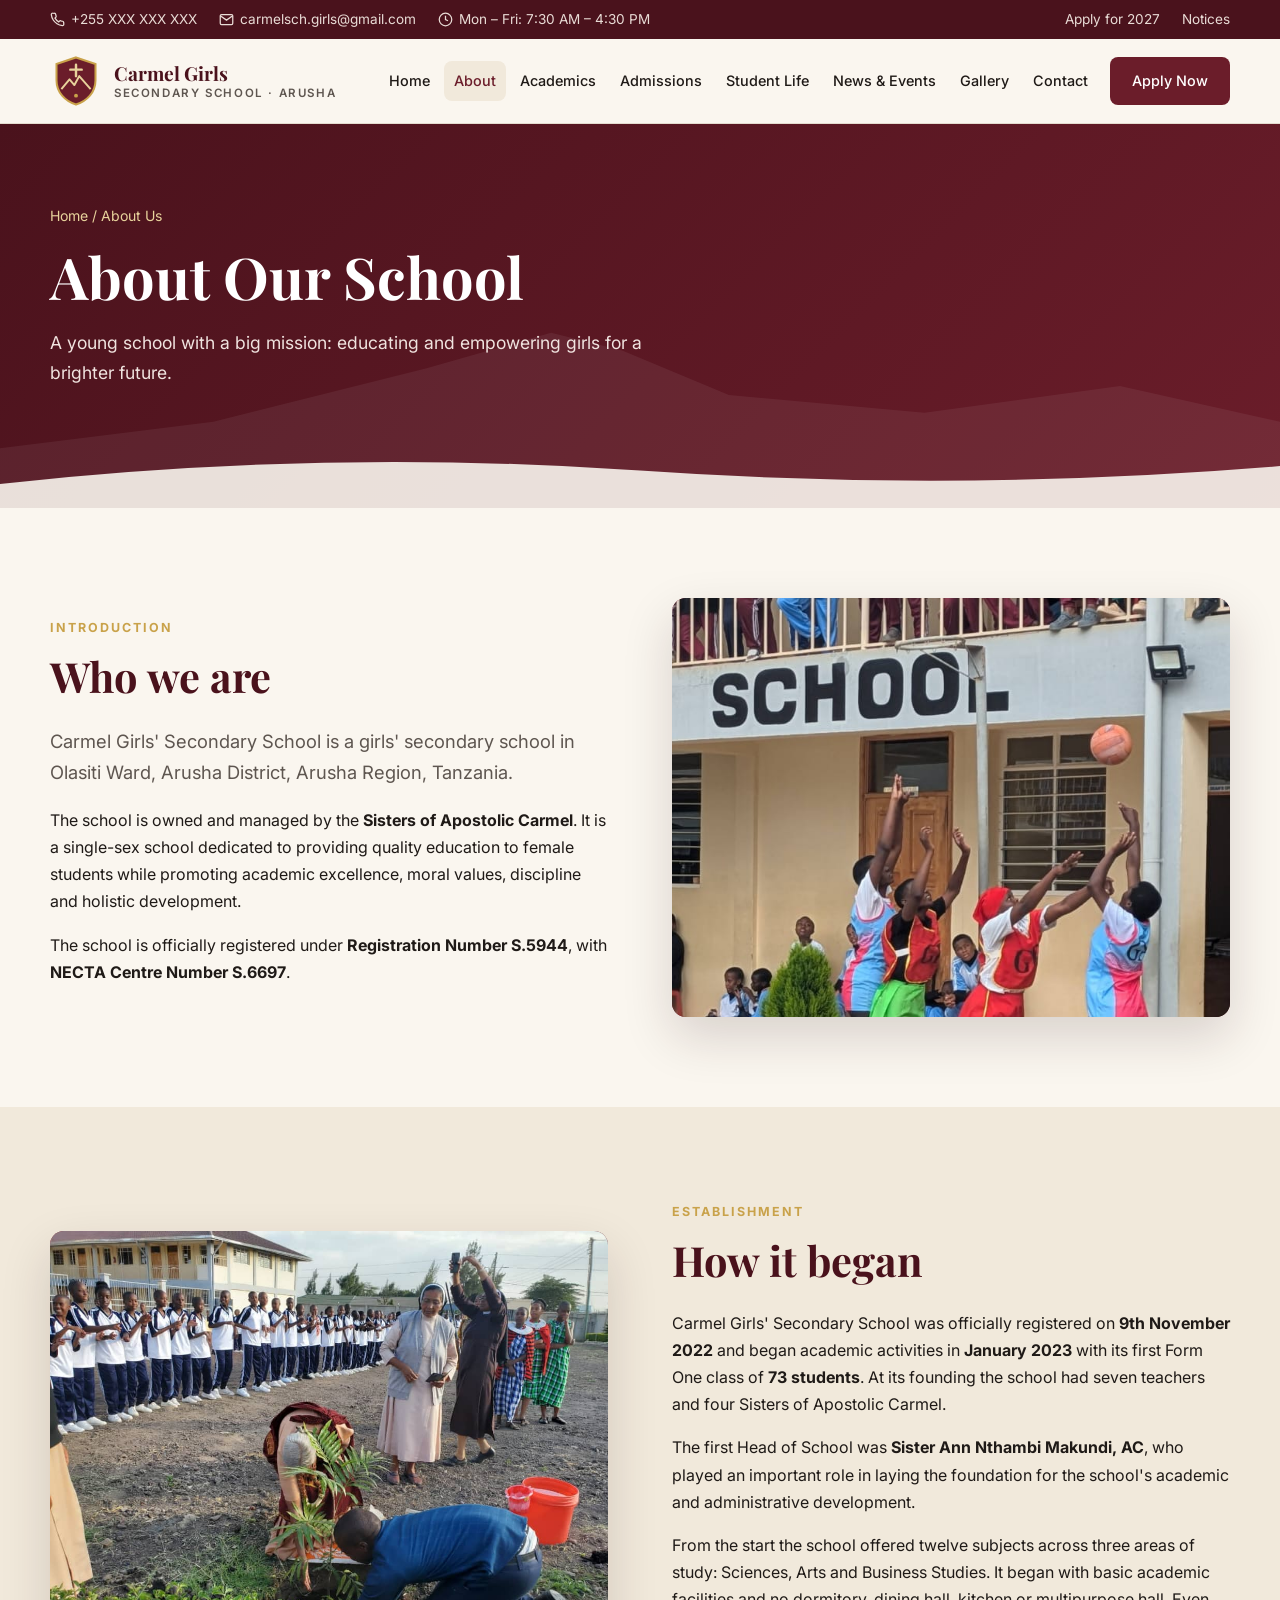
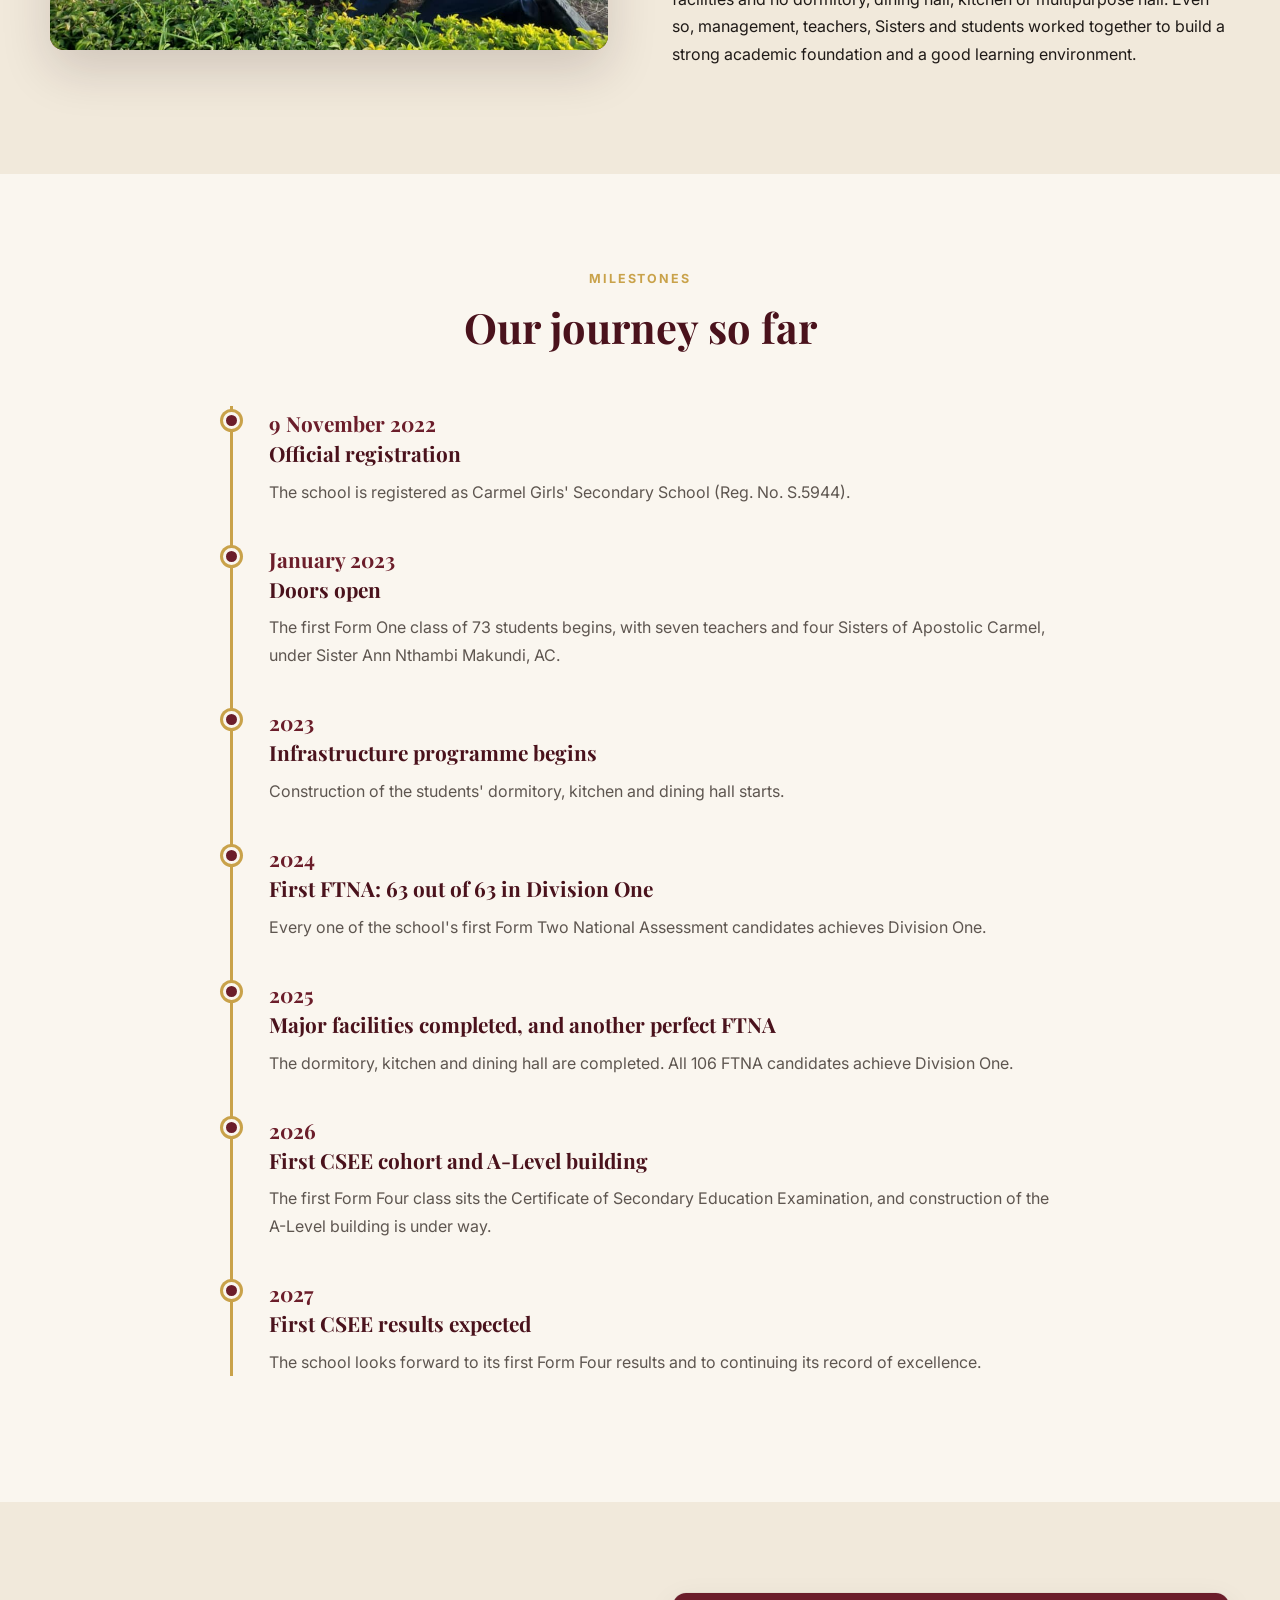
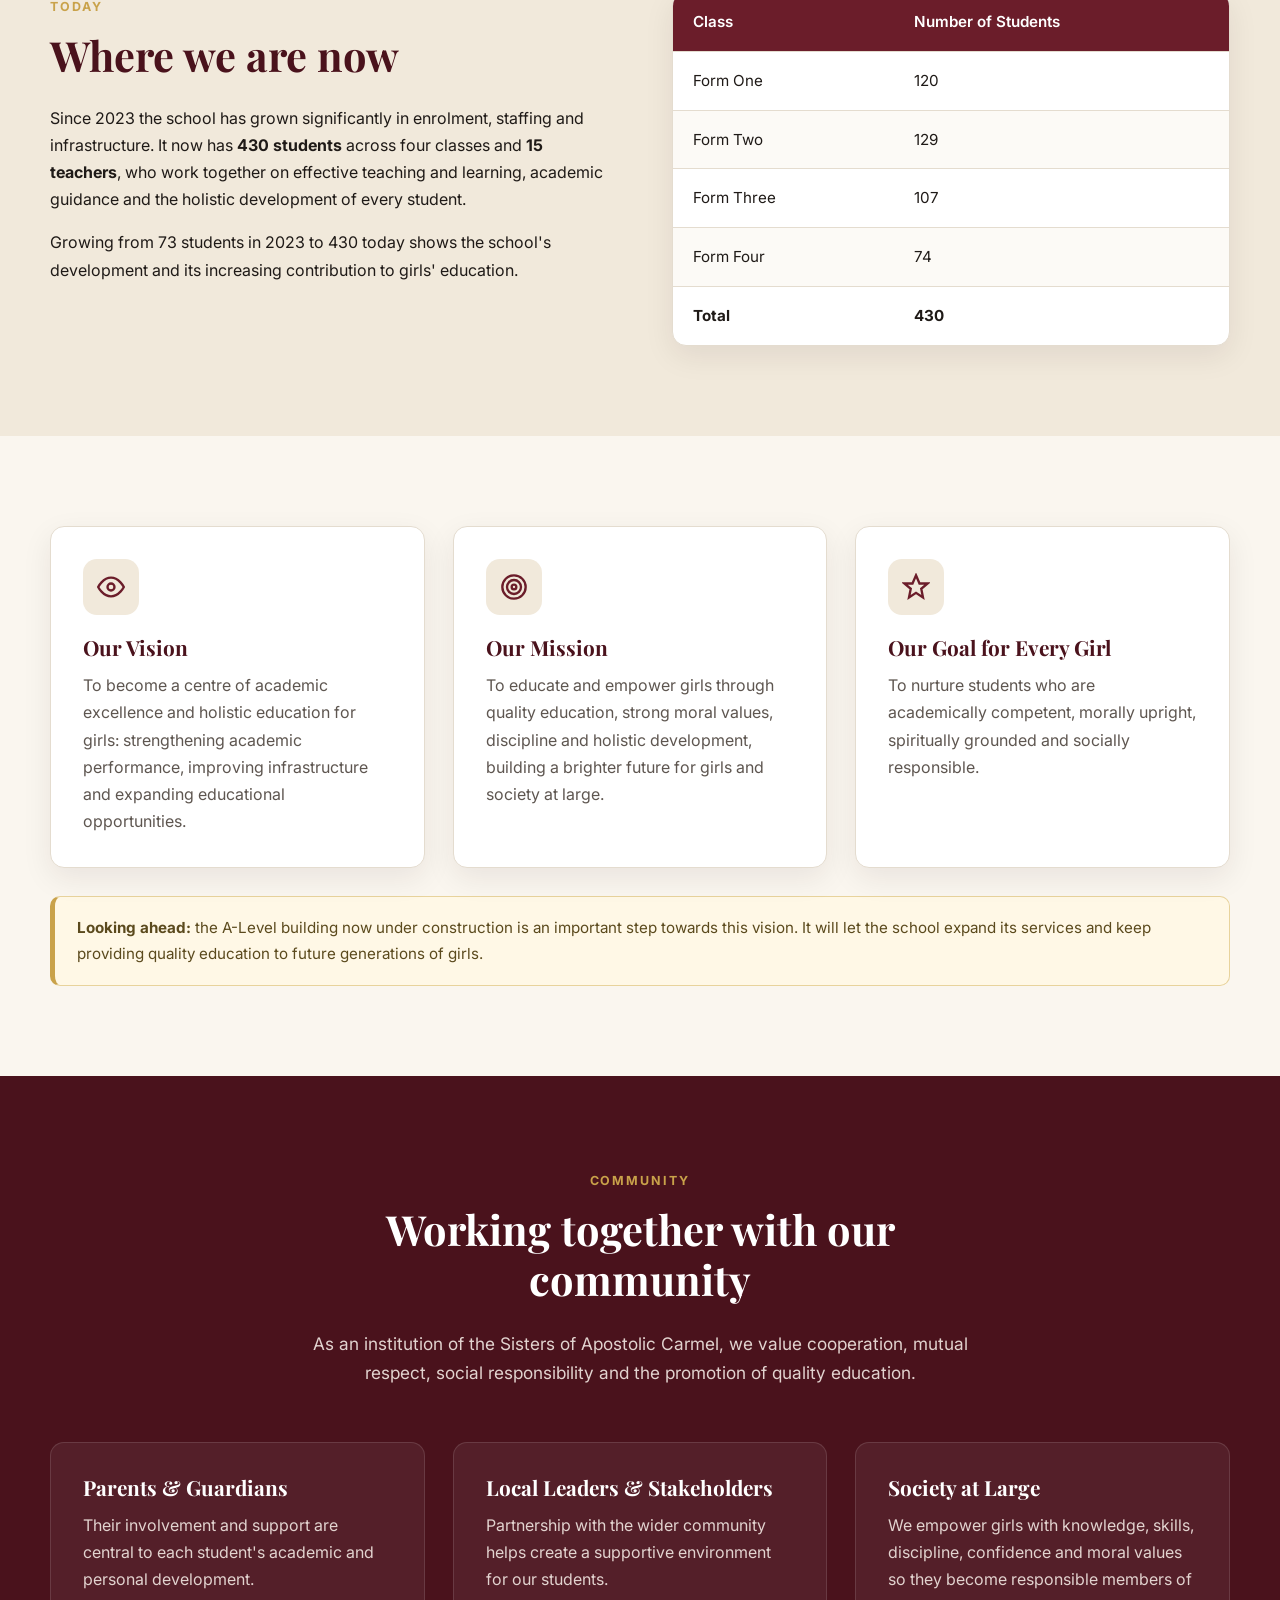
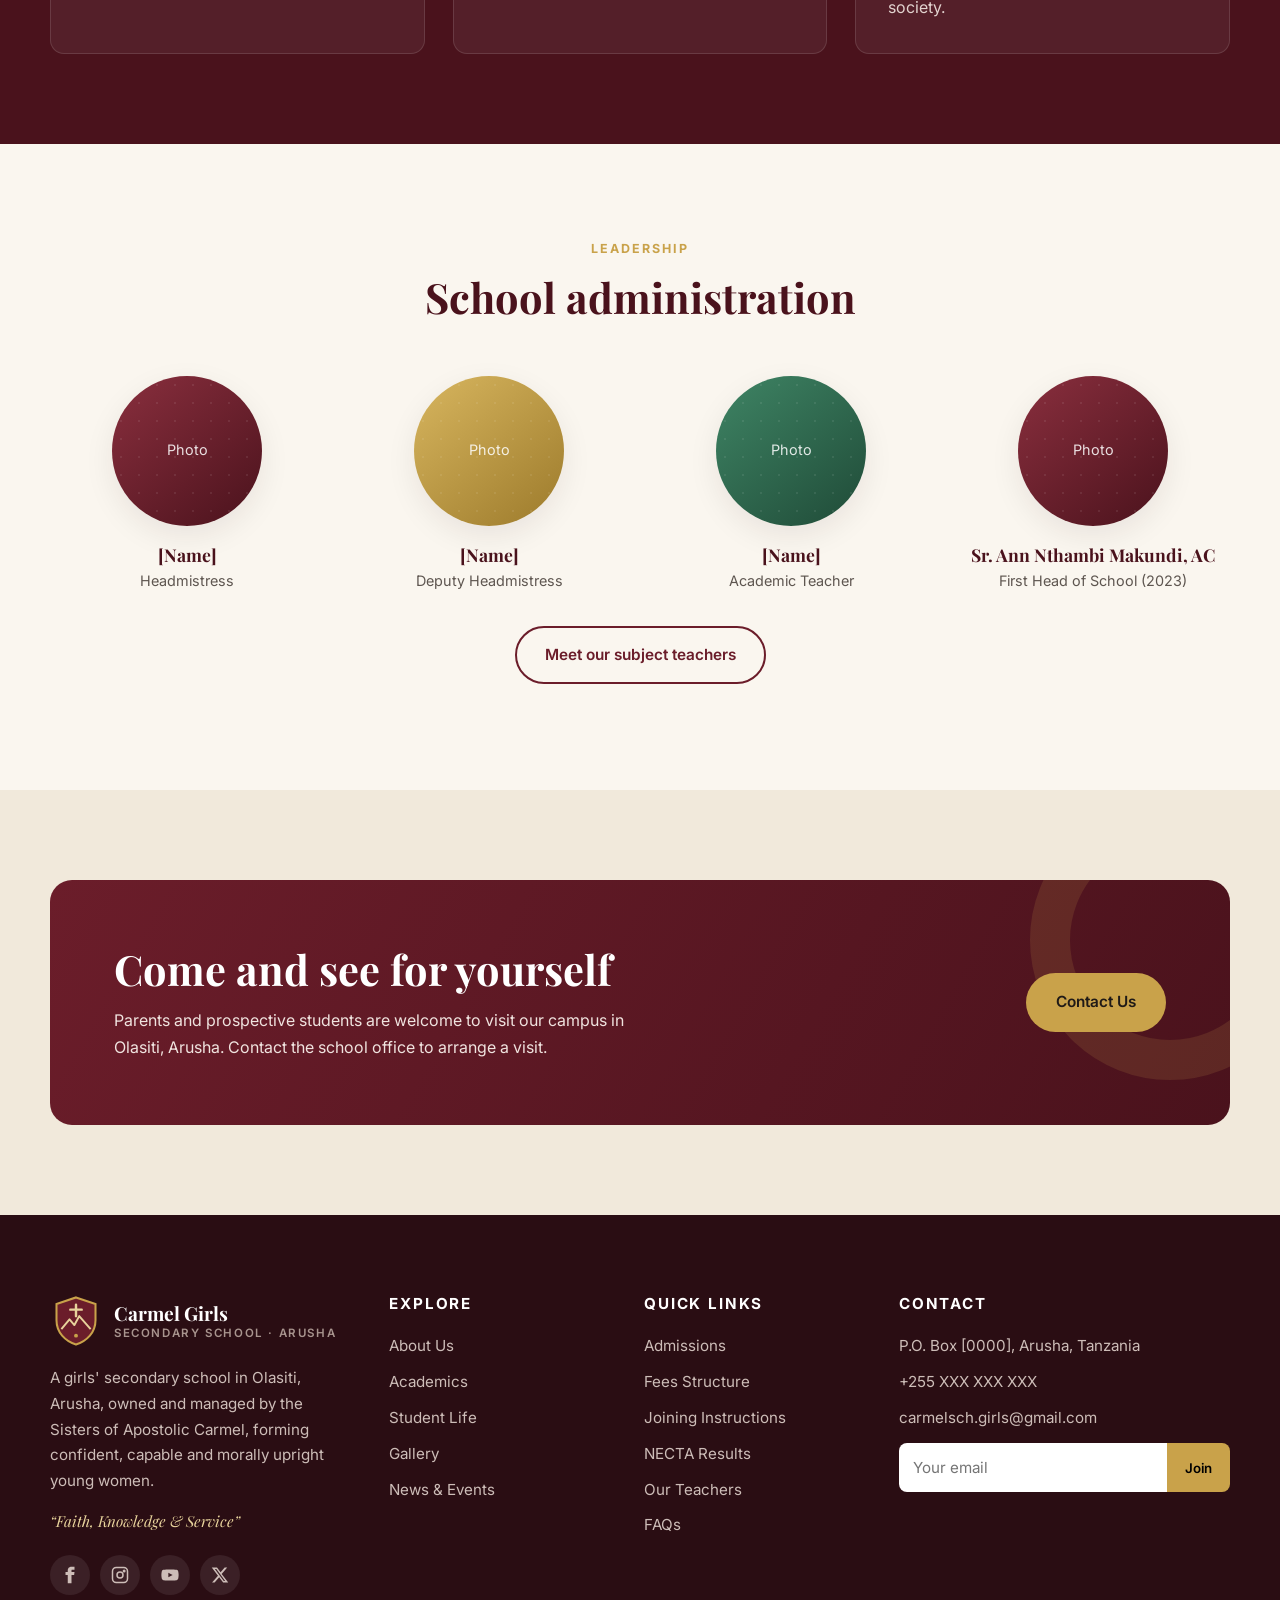
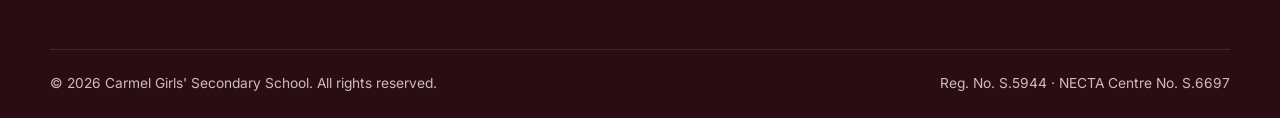
==== commit 38017ba6: "Add 17 school photos across pages and gallery Real photos on Home, About, Academics, Student Life an" ====
--- a/about.html
+++ b/about.html
@@ -35,14 +35,14 @@
         <p>The school is owned and managed by the <strong>Sisters of Apostolic Carmel</strong>. It is a single-sex school dedicated to providing quality education to female students while promoting academic excellence, moral values, discipline and holistic development.</p>
         <p>The school is officially registered under <strong>Registration Number S.5944</strong>, with <strong>NECTA Centre Number S.6697</strong>.</p>
       </div>
-      <div class="photo reveal"><div class="photo__label">School campus photo</div></div>
+      <div class="photo reveal"><img src="images/photos/netball-match.jpg" alt="Students watching a netball match from the balcony of the school building" style="object-position:center 35%"></div>
     </div>
   </section>
 
   <!-- ESTABLISHMENT -->
   <section class="section section--sand">
     <div class="container split">
-      <div class="photo photo--gold reveal"><div class="photo__label">Pioneer class / early days photo</div></div>
+      <div class="photo reveal"><img src="images/photos/tree-planting.jpg" alt="Tree planting ceremony with the Sisters and students" loading="lazy"></div>
       <div class="reveal">
         <span class="eyebrow">Establishment</span>
         <h2>How it began</h2>
--- a/css/style.css
+++ b/css/style.css
@@ -394,3 +394,11 @@
 .results-grid { grid-template-columns: repeat(2, 1fr); }
 @media (min-width: 1100px) { .results-grid { grid-template-columns: repeat(4, 1fr); } }
 @media (max-width: 560px) { .results-grid { grid-template-columns: 1fr; } }
+
+/* ---------- Real photos ---------- */
+.photo:has(img)::after { display: none; }
+.photo img { object-fit: cover; }
+.gallery__item .photo img { transition: transform .4s; }
+.gallery__item:hover .photo img { transform: scale(1.04); }
+.lightbox__content .photo { aspect-ratio: auto; max-height: 82vh; background: #000; }
+.lightbox__content .photo img { position: static; width: 100%; height: auto; max-height: 82vh; object-fit: contain; }
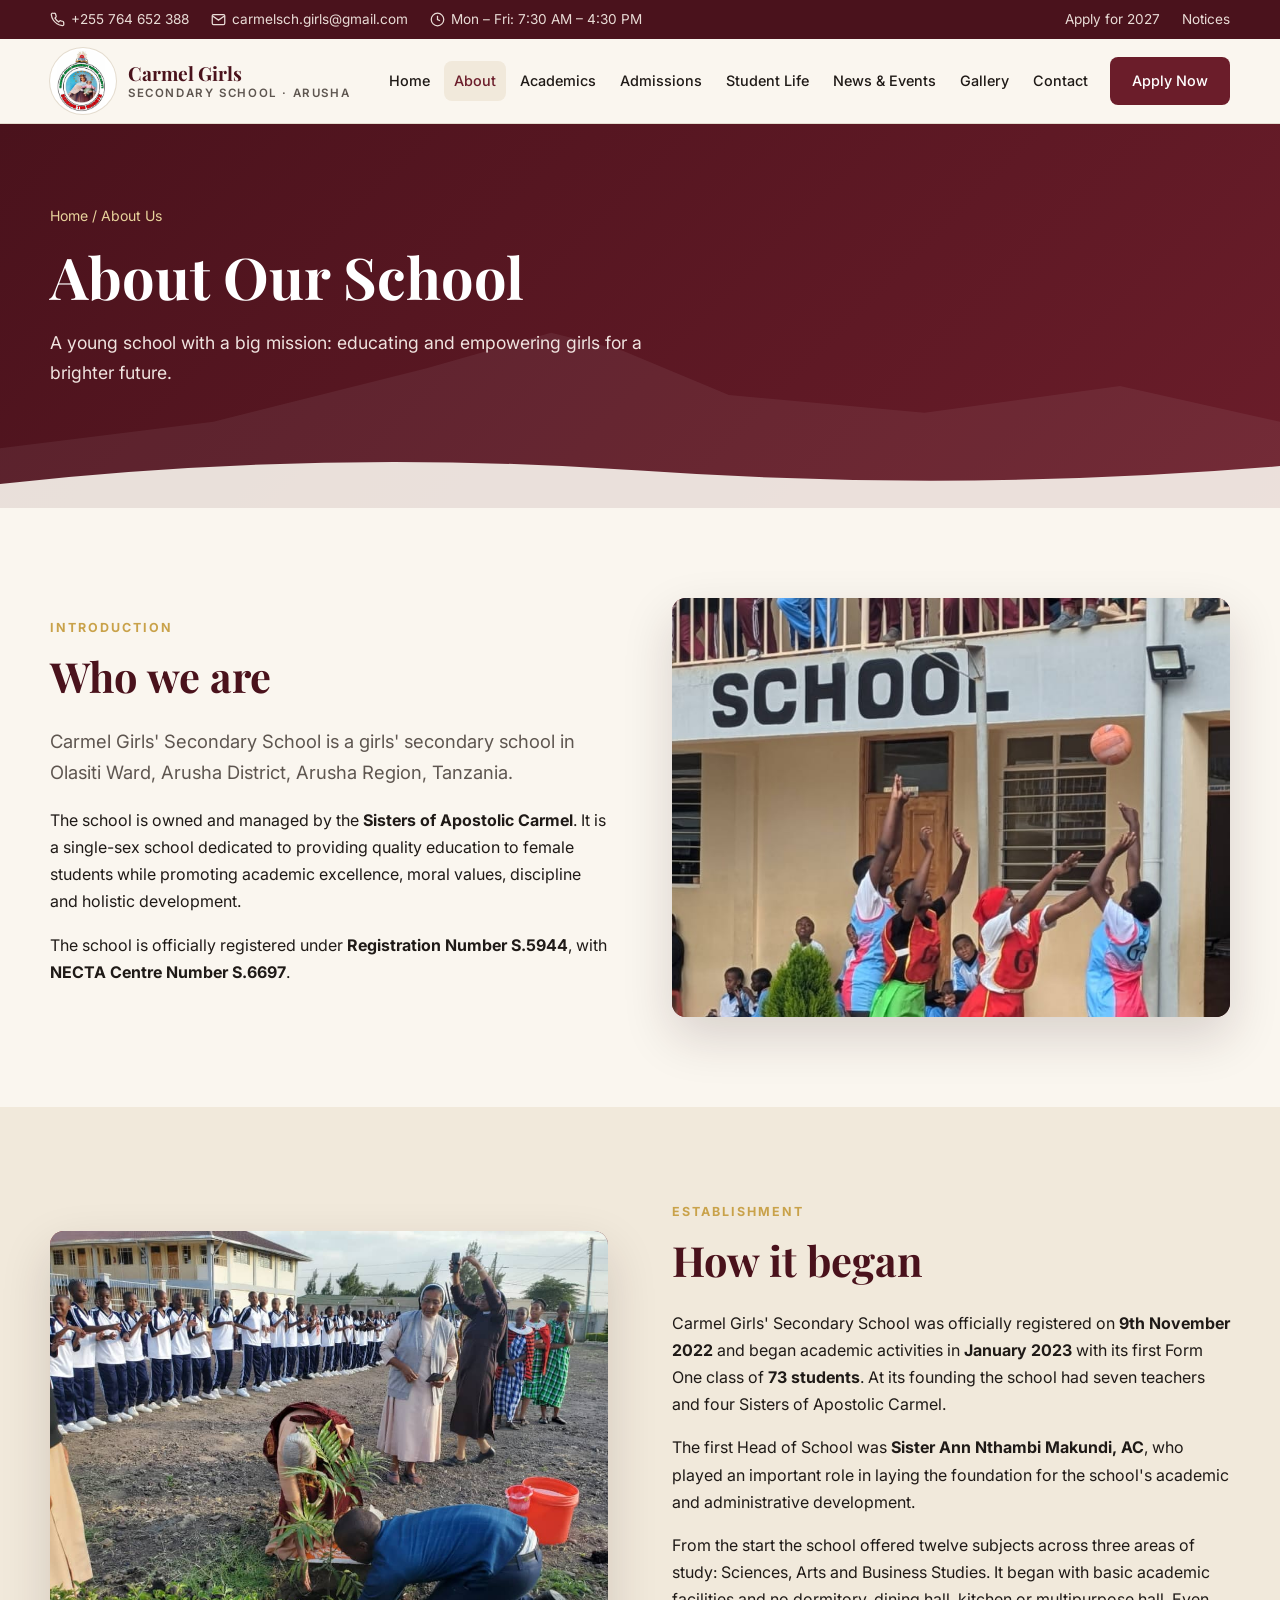
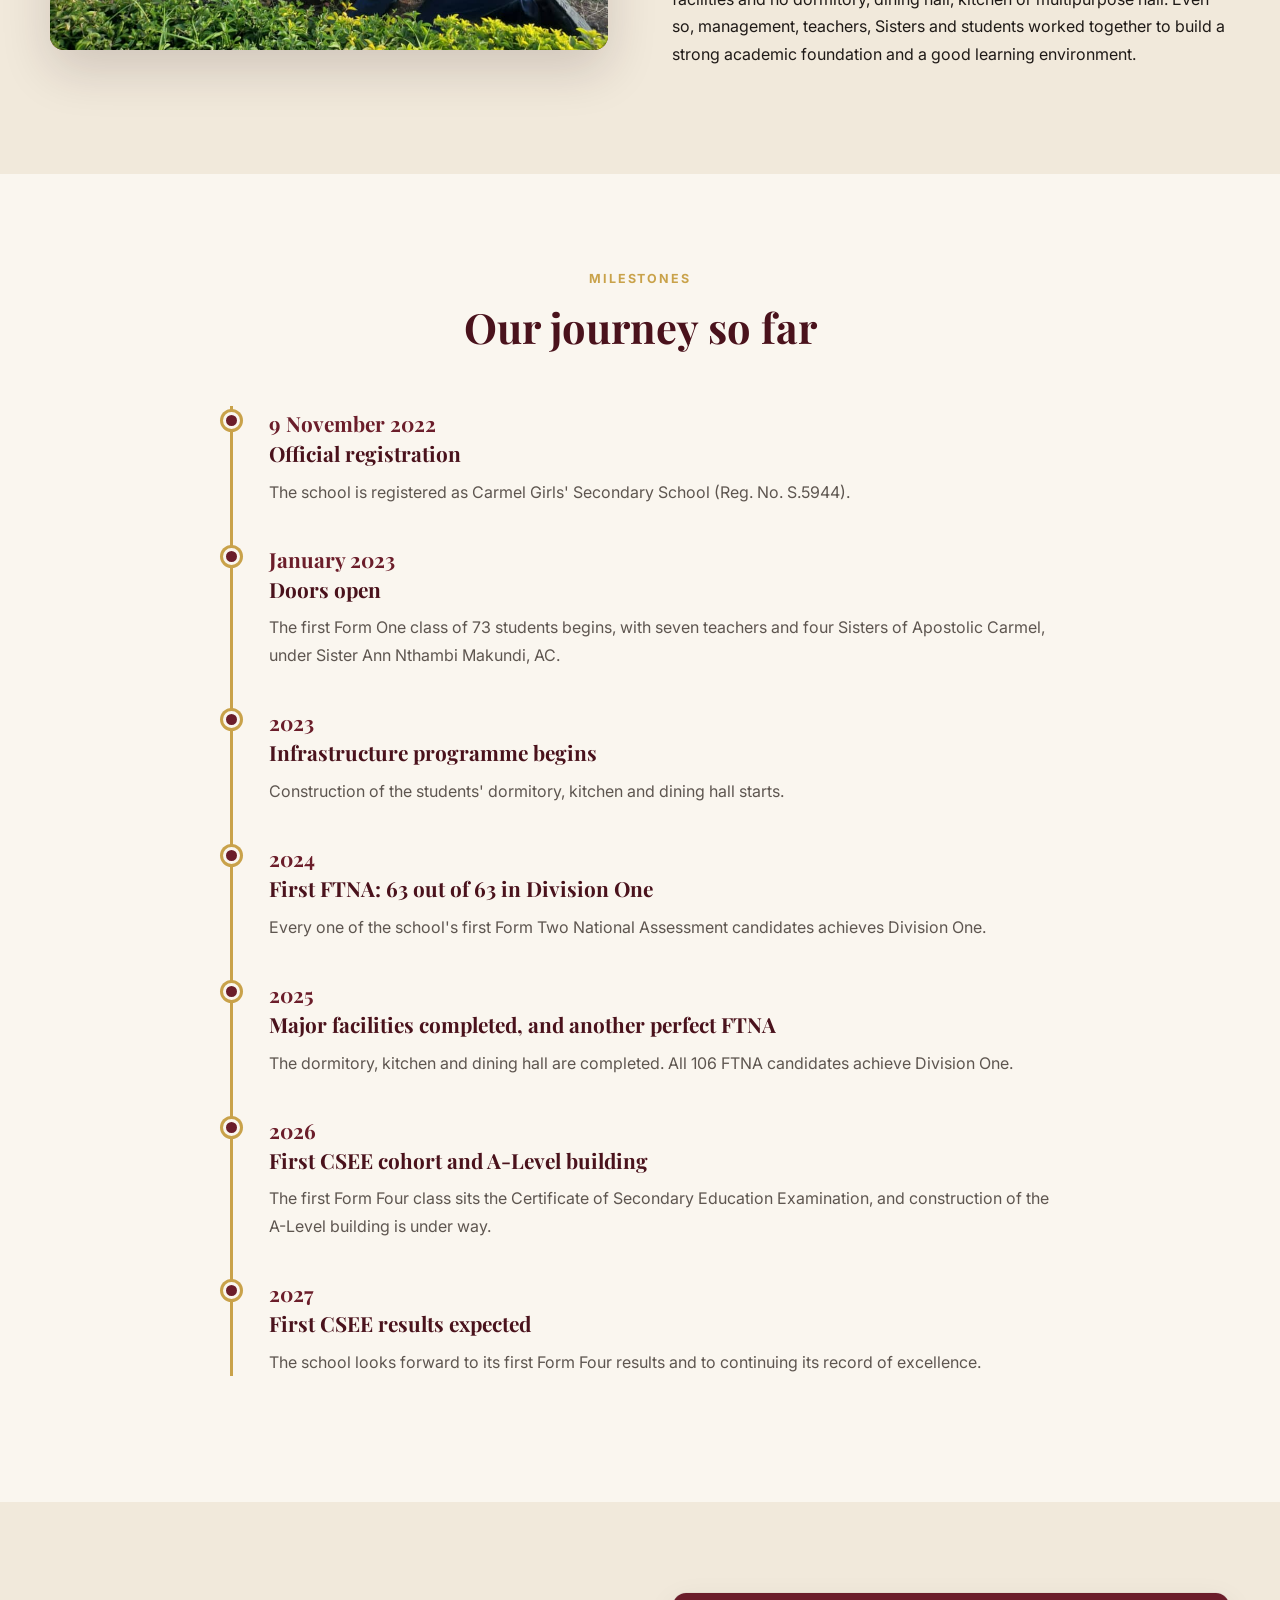
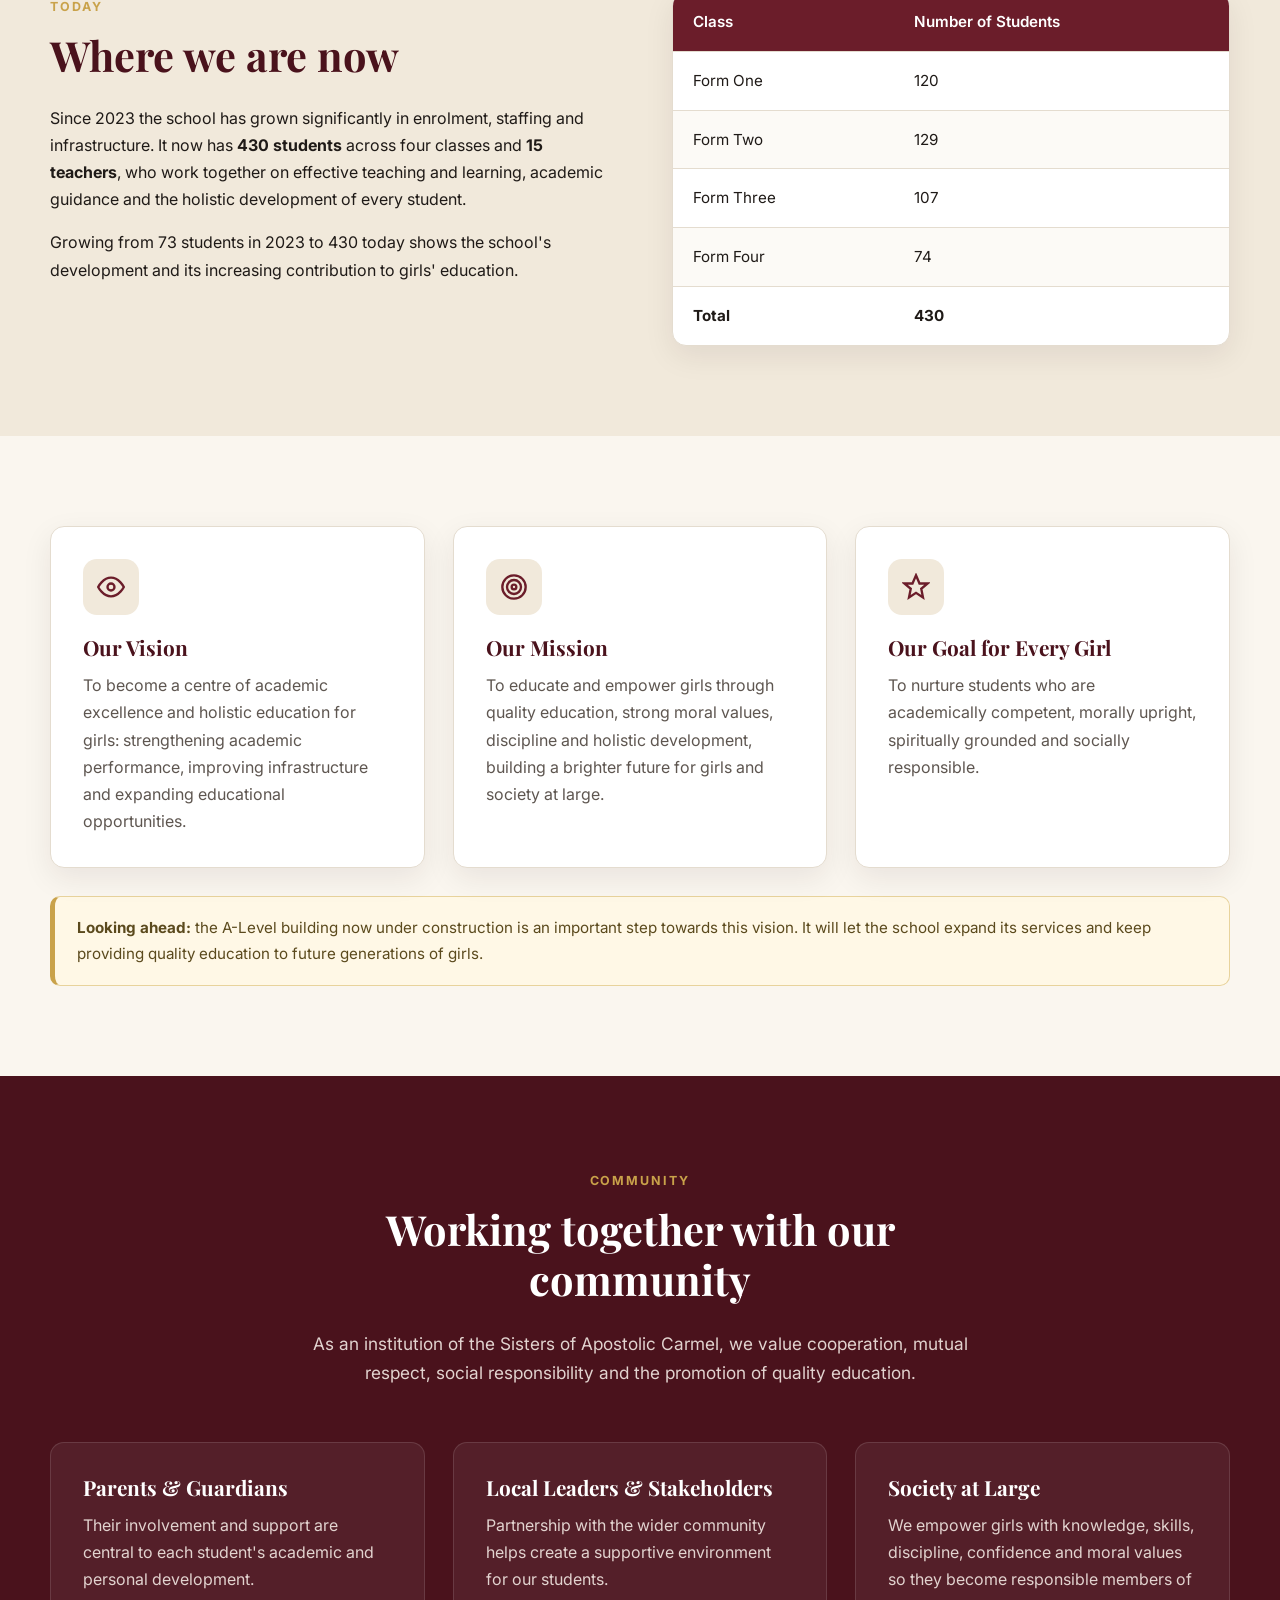
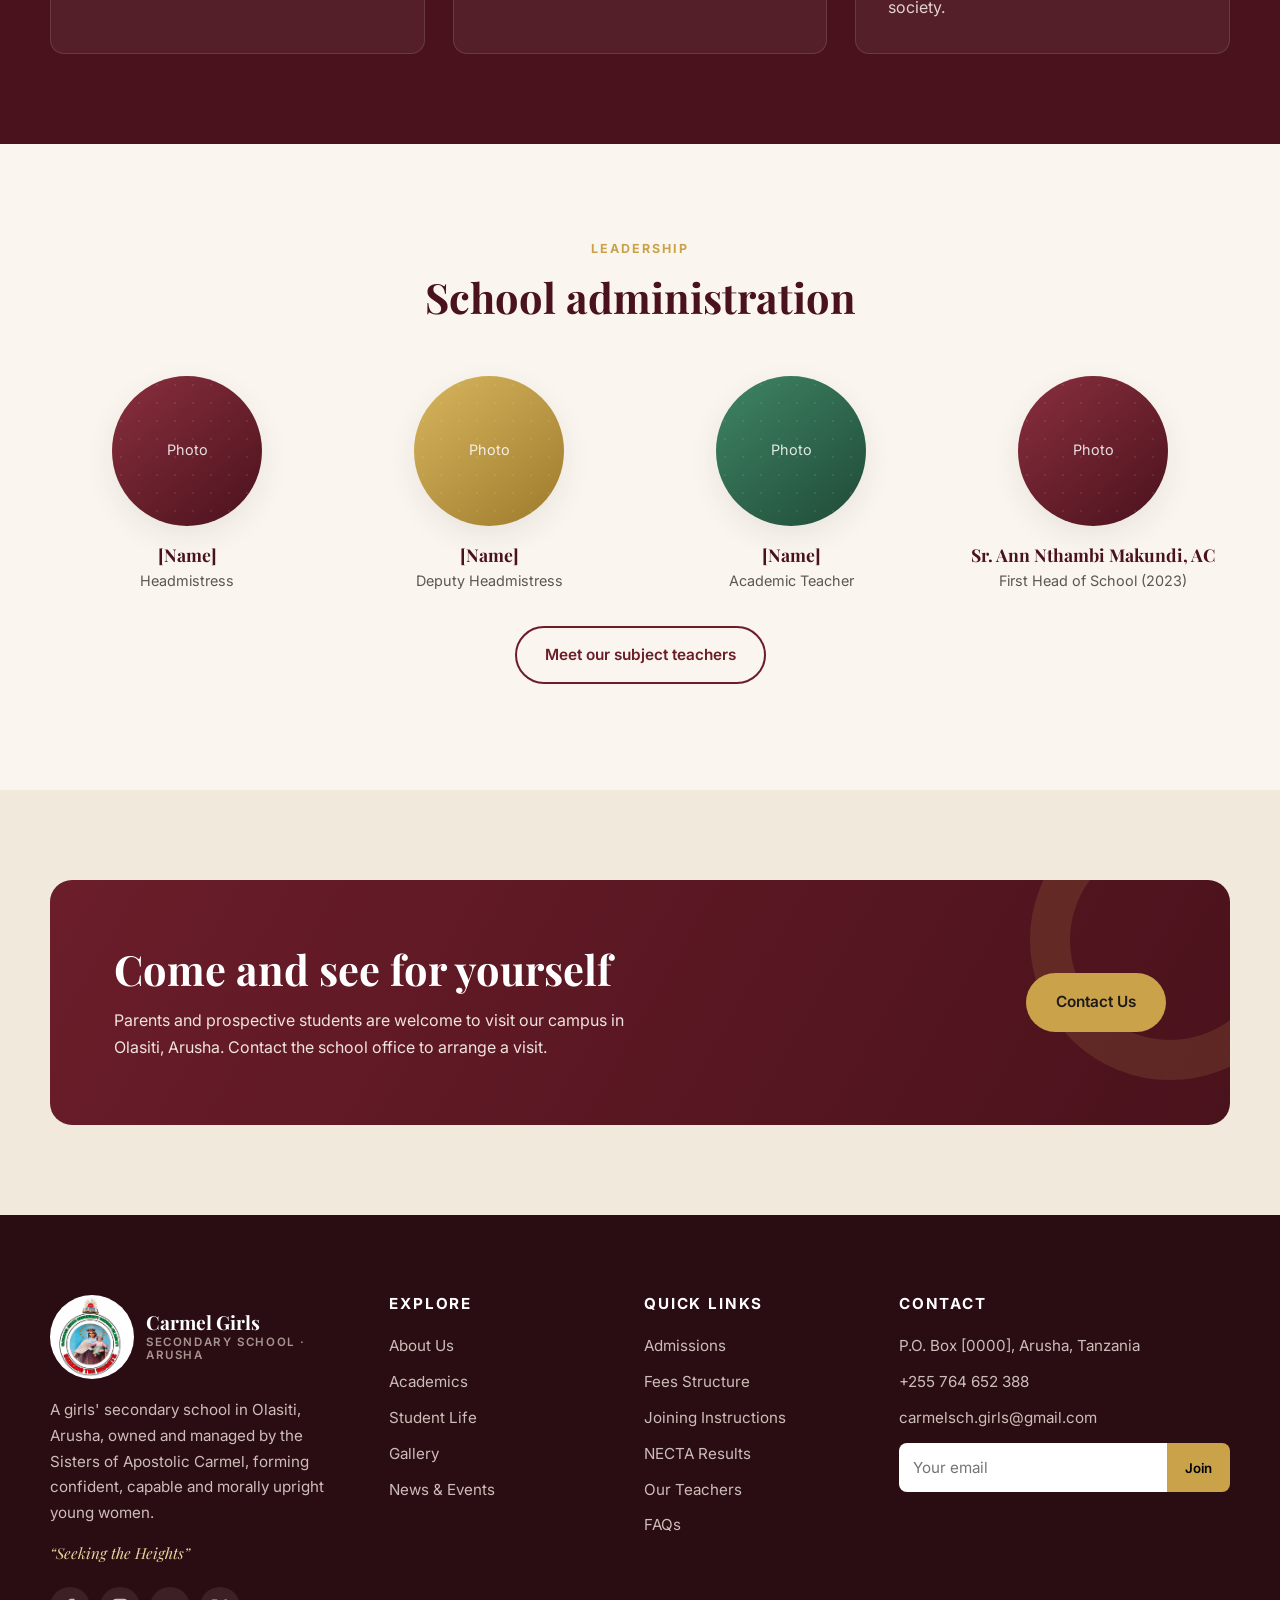
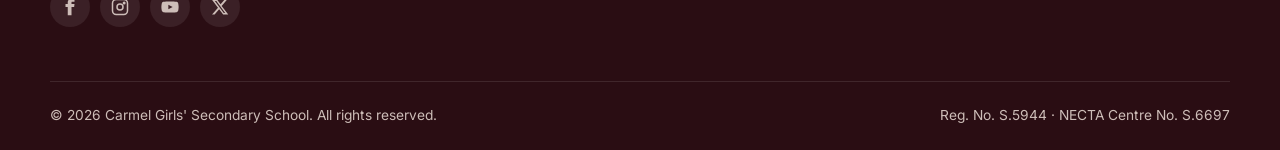
==== commit c5225518: "Add official school logo, motto and phone numbers - Official logo in header, footer and browser icon" ====
--- a/about.html
+++ b/about.html
@@ -6,7 +6,8 @@
   <title>About Us | Carmel Girls' Secondary School, Arusha</title>
   <meta name="description" content="The history of Carmel Girls' Secondary School, Olasiti, Arusha: founded 2023 by the Sisters of Apostolic Carmel, Reg. No. S.5944, Centre No. S.6697.">
   <meta name="theme-color" content="#6b1d2a">
-  <link rel="icon" href="images/favicon.svg" type="image/svg+xml">
+  <link rel="icon" href="images/logo-64.png" type="image/png">
+  <link rel="apple-touch-icon" href="images/logo-180.png">
   <link rel="preconnect" href="https://fonts.googleapis.com">
   <link rel="preconnect" href="https://fonts.gstatic.com" crossorigin>
   <link href="https://fonts.googleapis.com/css2?family=Inter:wght@400;500;600;700&family=Playfair+Display:ital,wght@0,600;0,700;1,600&display=swap" rel="stylesheet">
--- a/css/style.css
+++ b/css/style.css
@@ -402,3 +402,10 @@
 .gallery__item:hover .photo img { transform: scale(1.04); }
 .lightbox__content .photo { aspect-ratio: auto; max-height: 82vh; background: #000; }
 .lightbox__content .photo img { position: static; width: 100%; height: auto; max-height: 82vh; object-fit: contain; }
+
+/* Official logo */
+img.brand__crest { border-radius: 50%; background: #fff; object-fit: contain; padding: 2px; box-shadow: 0 0 0 1px var(--line); }
+.footer img.brand__crest { box-shadow: none; }
+.header img.brand__crest { width: 66px; height: 66px; }
+.footer img.brand__crest { width: 84px; height: 84px; }
+@media (max-width: 560px) { .header img.brand__crest { width: 54px; height: 54px; } }
